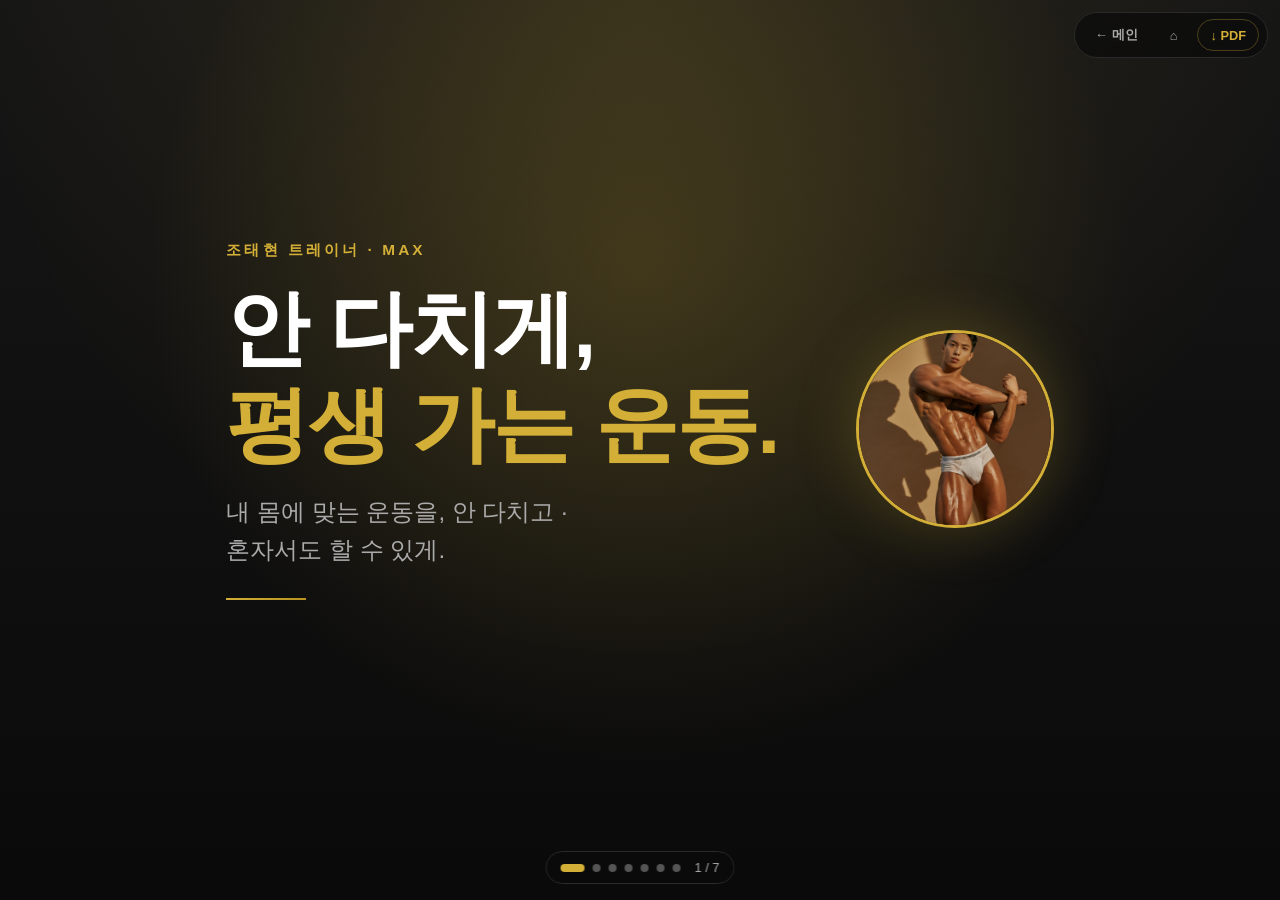
==== sales/index.html @ 5191663d "OT/체험수업용 세일즈북 페이지 추가 (sales/) 아이패드 가로/세로에서 좌우 스와이프로 넘기는 7장 슬라이드. - Slide 1 Hero ("안 다치게, 평생 가는 운동") " ====
<!DOCTYPE html>
<html lang="ko">
<head>
  <meta charset="UTF-8" />
  <meta name="viewport" content="width=device-width, initial-scale=1, viewport-fit=cover" />
  <meta name="theme-color" content="#0a0a0a" />
  <title>조태현 트레이너 — 세일즈북</title>
  <meta name="description" content="안 다치게, 평생 가는 운동 — 조태현 트레이너 OT 세일즈북" />
  <link rel="stylesheet" href="sales.css" />
</head>
<body>

  <!-- 상단 우측 유틸 (모든 슬라이드에 떠 있음) -->
  <div class="slide-utils" role="toolbar" aria-label="유틸리티">
    <a href="../index.html" class="util-link" aria-label="메인 사이트로">← 메인</a>
    <button type="button" class="util-btn" id="btnHome" aria-label="처음 슬라이드로">⌂</button>
    <button type="button" class="util-btn util-btn--accent" id="btnPdf" aria-label="PDF 다운로드">↓ PDF</button>
  </div>

  <!-- 슬라이드 덱 -->
  <main class="deck" id="deck">

    <!-- ============ Slide 1 · Hero ============ -->
    <section class="slide slide--hero" id="s1" role="region" aria-label="1번째 슬라이드 · 첫 인상">
      <div class="stage-glow" aria-hidden="true"></div>
      <div class="hero-wrap split">
        <div class="hero-text">
          <div class="eyebrow">조태현 트레이너 · MAX</div>
          <h1 class="hero-title">
            안 다치게,<br />
            <span class="accent-line">평생 가는 운동.</span>
          </h1>
          <p class="hero-sub">내 몸에 맞는 운동을, 안 다치고 · 혼자서도 할 수 있게.</p>
          <div class="hero-divider" aria-hidden="true"></div>
        </div>
        <div class="hero-portrait">
          <img src="../assets/images/profile.jpg" alt="조태현 트레이너 프로필 사진" fetchpriority="high" />
        </div>
      </div>
    </section>

    <!-- ============ Slide 2 · 누구를 위해 ============ -->
    <section class="slide slide--target" id="s2" role="region" aria-label="2번째 슬라이드 · 누구를 위해">
      <div class="slide-inner">
        <div class="eyebrow">02 / 07 · 누구를 위해</div>
        <h1 class="slide-title">혹시, 이런 분이세요?</h1>
        <p class="slide-sub">한 분 한 분 목표가 달라서, 접근도 다릅니다.</p>

        <div class="target-grid">
          <article class="target-card">
            <h2 class="target-card__title">직장인 스트레스 관리</h2>
            <p class="target-card__desc">책상 앞에서 굳어버린 몸, 풀고 갑니다.</p>
          </article>
          <article class="target-card">
            <h2 class="target-card__title">체형 · 자세 교정</h2>
            <p class="target-card__desc">거울 볼 때마다 신경 쓰이는 라운드숄더 · 거북목.</p>
          </article>
          <article class="target-card">
            <h2 class="target-card__title">다이어트</h2>
            <p class="target-card__desc">이번엔 진짜 빼고 싶은 분.</p>
          </article>
          <article class="target-card">
            <h2 class="target-card__title">중장년 건강관리</h2>
            <p class="target-card__desc">오래 건강하게 쓰고 싶은 분.</p>
          </article>
        </div>

        <p class="slide-quote">“이 중 가까운 게 있다면 — 맞춤으로 풀어드립니다.”</p>
      </div>
    </section>

    <!-- ============ Slide 3 · 진행 방식 ============ -->
    <section class="slide slide--process" id="s3" role="region" aria-label="3번째 슬라이드 · 진행 방식">
      <div class="slide-inner">
        <div class="eyebrow">03 / 07 · 진행 방식</div>
        <h1 class="slide-title">처음부터 무리하게 시키지 않습니다</h1>
        <p class="slide-sub">자세와 균형부터 잡고, 그다음 본격 운동.</p>

        <ol class="process-line">
          <li class="process-step">
            <div class="process-num">01</div>
            <h3 class="process-title">분석</h3>
            <p class="process-desc">체형 · 인바디로 출발점 확인</p>
          </li>
          <li class="process-step">
            <div class="process-num">02</div>
            <h3 class="process-title">맞춤 루틴</h3>
            <p class="process-desc">목표 · 생활 패턴에 맞춘 운동 방향</p>
          </li>
          <li class="process-step">
            <div class="process-num">03</div>
            <h3 class="process-title">자세 피드백</h3>
            <p class="process-desc">사진 · 영상으로 디테일 교정</p>
          </li>
          <li class="process-step">
            <div class="process-num">04</div>
            <h3 class="process-title">식단 + 혼자 운동</h3>
            <p class="process-desc">수업 외 시간도 혼자 이어가도록</p>
          </li>
        </ol>

        <div class="process-callout">
          <span class="callout-icon" aria-hidden="true">📸</span>
          <span>매 수업, 사진·영상 자세 피드백을 자료로 드립니다.</span>
        </div>

        <p class="slide-closing">운동이 처음이신 분을 가장 환영합니다.</p>
      </div>
    </section>

    <!-- ============ Slide 4 · 비포애프터 ============ -->
    <section class="slide slide--ba" id="s4" role="region" aria-label="4번째 슬라이드 · 결과">
      <div class="slide-inner">
        <div class="eyebrow">04 / 07 · 변화</div>
        <h1 class="slide-title">결과로 보여드립니다</h1>
        <p class="slide-sub">다이어트부터 대회까지 — 같은 트레이너, 다른 결과.</p>

        <div class="ba-stage split">
          <figure class="ba-hero">
            <img src="../assets/images/before-after/ba8.jpg" alt="−38kg 감량 (104 → 66kg) 비포애프터" loading="eager" fetchpriority="high" />
            <figcaption class="ba-tag">−38kg 감량 · 104 → 66kg</figcaption>
          </figure>

          <div class="ba-sub">
            <figure class="ba-card">
              <img src="../assets/images/before-after/ba9.jpg" alt="운동 입문에서 대회 출전까지" loading="lazy" />
              <figcaption>운동 입문 → 대회 출전</figcaption>
            </figure>
            <figure class="ba-card">
              <img src="../assets/images/before-after/ba10.jpg" alt="체지방 감량 · 근육 증가" loading="lazy" />
              <figcaption>체지방 감량 · 근육 증가</figcaption>
            </figure>
          </div>
        </div>

        <p class="slide-closing">체형도, 목표도 다 다릅니다. 그래서 결과도 다릅니다.</p>
      </div>
    </section>

    <!-- ============ Slide 5 · 후기 ============ -->
    <section class="slide slide--reviews" id="s5" role="region" aria-label="5번째 슬라이드 · 회원 후기">
      <div class="slide-inner">
        <div class="eyebrow">05 / 07 · 회원의 말</div>
        <h1 class="slide-title">직접 들어보세요</h1>
        <p class="slide-sub">32분의 회원님이 남겨주신 진짜 말.</p>

        <div class="review-stack">
          <figure class="review-card">
            <div class="quote-mark" aria-hidden="true">“</div>
            <blockquote class="quote-body">
              한 달에 정형외과에만 100만 원씩 썼는데,<br />
              맥스쌤과 운동한 지 4회 만에 병원을 안 갑니다.
            </blockquote>
            <figcaption class="quote-meta">
              <span class="meta-name">— 마시쩌욤 님</span>
              <span class="meta-tag">어깨·목 통증</span>
              <span class="meta-source">★★★★★ · 네이버 리뷰</span>
            </figcaption>
          </figure>

          <figure class="review-card">
            <div class="quote-mark" aria-hidden="true">“</div>
            <blockquote class="quote-body">
              반신반의로 시작했는데 8~9kg 감량했어요.<br />
              이제는 혼자서도 운동다운 운동을 합니다.
            </blockquote>
            <figcaption class="quote-meta">
              <span class="meta-name">— 회원님 (세 번째 연장)</span>
              <span class="meta-tag">체중 감량</span>
              <span class="meta-source">★★★★★ · 네이버 리뷰</span>
            </figcaption>
          </figure>

          <figure class="review-card">
            <div class="quote-mark" aria-hidden="true">“</div>
            <blockquote class="quote-body">
              허리 디스크 있는데 무리 가지 않도록<br />
              꼼꼼하게 잘 봐주세요.
            </blockquote>
            <figcaption class="quote-meta">
              <span class="meta-name">— 뽀로뽀로미37 님</span>
              <span class="meta-tag">허리디스크</span>
              <span class="meta-source">★★★★★ · 네이버 리뷰</span>
            </figcaption>
          </figure>
        </div>

        <p class="reviews-more">+ 네이버 리뷰 29건 더</p>
      </div>
    </section>

    <!-- ============ Slide 6 · 숫자 차별점 ============ -->
    <section class="slide slide--numbers" id="s6" role="region" aria-label="6번째 슬라이드 · 숫자로 보는 차별점">
      <div class="slide-inner">
        <div class="eyebrow">06 / 07 · 숫자로 보자면</div>
        <h1 class="slide-title">왜 다칠 일이 없냐면요</h1>
        <p class="slide-sub">분석 · 자세 · 꾸준함, 세 가지를 동시에 봅니다.</p>

        <div class="number-grid">
          <div class="number-card">
            <div class="number-value">1,000<span class="number-plus">+</span></div>
            <div class="number-label">누적 트레이닝</div>
            <p class="number-note">체형 케이스가 쌓일수록 맞춤이 정확해집니다.</p>
          </div>
          <div class="number-card">
            <div class="number-value">25</div>
            <div class="number-label">대회 수상</div>
            <p class="number-note">내추럴NPC · WNBF 등 — 선수 본인 경험이 자세 교정의 기본.</p>
          </div>
          <div class="number-card">
            <div class="number-value">12</div>
            <div class="number-label">자격 수료</div>
            <p class="number-note">상지·하지 근육학, CPR, 체형진단까지.</p>
          </div>
        </div>

        <div class="numbers-callout">
          <span class="callout-icon" aria-hidden="true">📸</span>
          <span>매 수업 자세 피드백 사진 제공 — 혼자 운동할 때도 그대로.</span>
        </div>

        <p class="slide-closing">운동 자체보다, 운동을 ‘맞게’ 하는 게 더 중요해요.</p>
      </div>
    </section>

    <!-- ============ Slide 7 · CTA ============ -->
    <section class="slide slide--cta" id="s7" role="region" aria-label="7번째 슬라이드 · 연락처">
      <div class="stage-glow" aria-hidden="true"></div>
      <div class="slide-inner">
        <div class="eyebrow">07 / 07 · 다음 단계</div>
        <h1 class="hero-title cta-title">
          오늘, 한번 같이<br />
          <span class="accent-line">해보실까요?</span>
        </h1>
        <p class="slide-sub">체험 끝나고 결정하셔도 늦지 않아요.</p>

        <div class="cta-actions">
          <a class="cta-action cta-action--kakao" href="https://open.kakao.com/o/sxw3rPld" target="_blank" rel="noopener">
            <div class="cta-action__channel">카카오톡 오픈채팅</div>
            <div class="cta-action__handle">가장 빠른 상담</div>
          </a>
          <a class="cta-action cta-action--ig" href="https://instagram.com/chotaee__" target="_blank" rel="noopener">
            <div class="cta-action__channel">인스타그램</div>
            <div class="cta-action__handle">@chotaee__</div>
          </a>
        </div>

        <p class="cta-location">위치: 올라잇짐 (2026.6~)</p>

        <button type="button" class="cta-pdf" id="btnPdf2">↓ PDF로 저장하기</button>

        <p class="cta-sign">조태현 트레이너 · MAX<br /><span class="cta-closing">바쁜 일상에 시간을 내주신 만큼, 진심으로 보답하겠습니다.</span></p>
      </div>
    </section>

  </main>

  <!-- 슬라이드 인디케이터 -->
  <nav class="slide-dots" aria-label="슬라이드 인디케이터" id="dots">
    <button type="button" class="dot active" data-i="0" aria-label="1번째 슬라이드로"></button>
    <button type="button" class="dot" data-i="1" aria-label="2번째 슬라이드로"></button>
    <button type="button" class="dot" data-i="2" aria-label="3번째 슬라이드로"></button>
    <button type="button" class="dot" data-i="3" aria-label="4번째 슬라이드로"></button>
    <button type="button" class="dot" data-i="4" aria-label="5번째 슬라이드로"></button>
    <button type="button" class="dot" data-i="5" aria-label="6번째 슬라이드로"></button>
    <button type="button" class="dot" data-i="6" aria-label="7번째 슬라이드로"></button>
    <span class="dots-count" id="dotsCount">1 / 7</span>
  </nav>

  <script src="sales.js" defer></script>
</body>
</html>
---- sales/sales.css ----
/* =========================================================
   조태현 트레이너 — OT 세일즈북 (sales/) 스타일시트
   사이트 메인 style.css와 독립 (수정/import 금지)
   ========================================================= */

:root {
  /* ===== 컬러 (사이트 컨벤션 유지) ===== */
  --slide-bg: #0a0a0a;
  --slide-bg-soft: #141414;
  --slide-bg-card: #1a1a1a;
  --slide-border: #2a2a2a;
  --slide-fg: #ffffff;
  --slide-fg-soft: #cccccc;
  --slide-fg-mute: #aaaaaa;
  --slide-fg-dim: #777777;
  --slide-fg-on-gold: #0a0a0a;

  --accent: #d4af37;
  --accent-2: #b8941f;
  --accent-glow: rgba(212, 175, 55, 0.25);
  --accent-soft: rgba(212, 175, 55, 0.08);
  --accent-border: rgba(212, 175, 55, 0.30);
  --gradient-gold: linear-gradient(135deg, #d4af37, #b8941f);
  --gradient-stage: radial-gradient(circle at 50% 0%, rgba(212, 175, 55, 0.12), transparent 60%),
                    linear-gradient(180deg, #161616 0%, #0a0a0a 100%);

  /* ===== 타이포 ===== */
  --font-family: -apple-system, BlinkMacSystemFont, "Apple SD Gothic Neo",
                 "Segoe UI", "Malgun Gothic", "Noto Sans KR", "Pretendard", sans-serif;
  --fs-hero:    clamp(40px, 6.5vw, 84px);
  --fs-h1:      clamp(28px, 4.5vw, 56px);
  --fs-h2:      clamp(20px, 3vw, 36px);
  --fs-body:    clamp(16px, 2vw, 24px);
  --fs-meta:    clamp(12px, 1.2vw, 16px);
  --fs-pill:    clamp(11px, 1vw, 14px);
  --ls-tight:   -0.02em;
  --ls-loose:   0.2em;

  /* ===== 간격 ===== */
  --slide-padding: clamp(24px, 5vw, 80px);
  --gap-lg: clamp(20px, 3vh, 40px);
  --gap-md: clamp(14px, 2vh, 24px);
  --gap-sm: 10px;

  /* ===== 모양 ===== */
  --radius-card: 18px;
  --radius-pill: 999px;
  --shadow-gold: 0 8px 32px var(--accent-glow);
  --shadow-card: 0 4px 24px rgba(0, 0, 0, 0.5);
}

/* ============ 리셋 ============ */
*, *::before, *::after { box-sizing: border-box; margin: 0; padding: 0; }

html, body {
  background: var(--slide-bg);
  color: var(--slide-fg);
  font-family: var(--font-family);
  -webkit-font-smoothing: antialiased;
  -webkit-text-size-adjust: 100%;
}

body {
  overflow: hidden;
  min-height: 100dvh;
}

button, a { font-family: inherit; }
a { color: inherit; text-decoration: none; }
img { display: block; max-width: 100%; }

/* ============ 슬라이드 덱 ============ */
.deck {
  width: 100vw;
  height: 100dvh;
  display: flex;
  flex-direction: row;
  flex-wrap: nowrap;
  overflow-x: auto;
  overflow-y: hidden;
  scroll-snap-type: x mandatory;
  scroll-behavior: smooth;
  -webkit-overflow-scrolling: touch;
  scrollbar-width: none;
}
.deck::-webkit-scrollbar { display: none; }

/* ============ 슬라이드 공통 ============ */
.slide {
  flex: 0 0 100vw;
  width: 100vw;
  height: 100dvh;
  scroll-snap-align: center;
  scroll-snap-stop: always;
  display: flex;
  flex-direction: column;
  justify-content: center;
  align-items: center;
  padding:
    max(28px, env(safe-area-inset-top))
    var(--slide-padding)
    max(70px, env(safe-area-inset-bottom))
    var(--slide-padding);
  position: relative;
  overflow: hidden;
  background: var(--slide-bg);
}

.slide-inner {
  width: 100%;
  max-width: 1100px;
  display: flex;
  flex-direction: column;
  align-items: center;
  text-align: center;
  gap: var(--gap-md);
}

/* ============ 타이포 클래스 ============ */
.eyebrow {
  font-size: var(--fs-meta);
  color: var(--accent);
  letter-spacing: var(--ls-loose);
  text-transform: uppercase;
  font-weight: 600;
  margin-bottom: var(--gap-sm);
}

.slide-title {
  font-size: var(--fs-h1);
  font-weight: 700;
  letter-spacing: var(--ls-tight);
  line-height: 1.25;
  color: var(--slide-fg);
  word-break: keep-all;
  overflow-wrap: anywhere;
}

.slide-sub {
  font-size: var(--fs-body);
  color: var(--slide-fg-mute);
  line-height: 1.5;
  word-break: keep-all;
  margin-top: -4px;
}

.slide-quote {
  font-size: var(--fs-body);
  color: var(--accent);
  font-weight: 600;
  line-height: 1.5;
  margin-top: var(--gap-md);
  word-break: keep-all;
}

.slide-closing {
  font-size: var(--fs-meta);
  color: var(--slide-fg-mute);
  margin-top: var(--gap-md);
  word-break: keep-all;
}

.accent-line { color: var(--accent); }

/* ============ Slide 1 · Hero ============ */
.slide--hero {
  background: var(--gradient-stage);
}

.stage-glow {
  position: absolute;
  inset: 0;
  background: radial-gradient(circle at 50% 30%, rgba(212, 175, 55, 0.18), transparent 55%);
  pointer-events: none;
}

.hero-wrap {
  position: relative;
  z-index: 1;
  width: 100%;
  max-width: 1200px;
  display: flex;
  align-items: center;
  justify-content: center;
  gap: var(--gap-lg);
  flex-direction: column;
}

.hero-text {
  text-align: center;
  display: flex;
  flex-direction: column;
  align-items: center;
  gap: var(--gap-sm);
}

.hero-title {
  font-size: var(--fs-hero);
  font-weight: 800;
  letter-spacing: var(--ls-tight);
  line-height: 1.15;
  color: var(--slide-fg);
  word-break: keep-all;
}

.hero-sub {
  font-size: var(--fs-body);
  color: var(--slide-fg-mute);
  line-height: 1.6;
  word-break: keep-all;
  margin-top: var(--gap-sm);
  max-width: 30ch;
}

.hero-divider {
  width: 80px;
  height: 2px;
  background: var(--gradient-gold);
  margin: var(--gap-md) auto;
}

.hero-portrait {
  width: clamp(160px, 22vh, 240px);
  height: clamp(160px, 22vh, 240px);
  border-radius: 50%;
  border: 3px solid var(--accent);
  overflow: hidden;
  box-shadow: 0 0 60px var(--accent-glow);
  background: var(--slide-bg-soft);
}
.hero-portrait img { width: 100%; height: 100%; object-fit: cover; }

@media (orientation: landscape) and (min-width: 900px) {
  .hero-wrap { flex-direction: row-reverse; gap: 8vw; }
  .hero-text { text-align: left; align-items: flex-start; }
  .hero-sub { text-align: left; }
  .hero-divider { margin: var(--gap-md) 0; }
}

/* ============ Slide 2 · Target ============ */
.target-grid {
  display: grid;
  grid-template-columns: repeat(2, minmax(0, 1fr));
  gap: var(--gap-md);
  width: 100%;
  margin-top: var(--gap-md);
}

.target-card {
  background: var(--slide-bg-card);
  border: 1px solid var(--slide-border);
  border-left: 3px solid var(--accent);
  border-radius: var(--radius-card);
  padding: clamp(16px, 2.5vw, 28px);
  text-align: left;
  display: flex;
  flex-direction: column;
  gap: 8px;
  min-height: clamp(100px, 14vh, 160px);
  justify-content: center;
}
.target-card__title {
  font-size: var(--fs-h2);
  font-weight: 700;
  color: var(--slide-fg);
  line-height: 1.25;
  word-break: keep-all;
}
.target-card__desc {
  font-size: var(--fs-meta);
  color: var(--slide-fg-mute);
  line-height: 1.5;
  word-break: keep-all;
}

@media (orientation: landscape) and (min-width: 900px) {
  .target-grid { grid-template-columns: repeat(4, minmax(0, 1fr)); }
}

/* ============ Slide 3 · Process ============ */
.process-line {
  list-style: none;
  display: grid;
  grid-template-columns: 1fr;
  gap: var(--gap-md);
  width: 100%;
  margin-top: var(--gap-md);
}

.process-step {
  background: var(--slide-bg-card);
  border: 1px solid var(--slide-border);
  border-radius: var(--radius-card);
  padding: clamp(14px, 2.5vw, 24px);
  display: flex;
  flex-direction: column;
  gap: 6px;
  text-align: left;
}
.process-num {
  font-size: var(--fs-h2);
  font-weight: 800;
  color: var(--accent);
  letter-spacing: -0.01em;
  line-height: 1;
}
.process-title {
  font-size: var(--fs-h2);
  font-weight: 700;
  color: var(--slide-fg);
  line-height: 1.25;
}
.process-desc {
  font-size: var(--fs-meta);
  color: var(--slide-fg-mute);
  line-height: 1.55;
  word-break: keep-all;
}

@media (orientation: landscape) and (min-width: 900px) {
  .process-line { grid-template-columns: repeat(4, minmax(0, 1fr)); }
}

.process-callout,
.numbers-callout {
  display: inline-flex;
  align-items: center;
  gap: 10px;
  background: var(--accent-soft);
  border: 1px solid var(--accent-border);
  color: var(--slide-fg);
  border-radius: var(--radius-pill);
  padding: 10px 18px;
  font-size: var(--fs-meta);
  font-weight: 500;
  margin-top: var(--gap-md);
  word-break: keep-all;
  line-height: 1.4;
}
.callout-icon { font-size: 1.1em; }

/* ============ Slide 4 · Before/After ============ */
.ba-stage {
  display: flex;
  flex-direction: column;
  align-items: center;
  gap: var(--gap-md);
  width: 100%;
  margin-top: var(--gap-md);
}

.ba-hero {
  width: 100%;
  max-width: min(720px, 88vw);
  max-height: 52vh;
  border: 1px solid var(--accent);
  border-radius: var(--radius-card);
  box-shadow: var(--shadow-gold), var(--shadow-card);
  overflow: hidden;
  background: var(--slide-bg);
  position: relative;
  display: flex;
  flex-direction: column;
}
.ba-hero img {
  width: 100%;
  height: auto;
  max-height: 48vh;
  object-fit: contain;
  background: var(--slide-bg);
}
.ba-tag {
  background: var(--gradient-gold);
  color: var(--slide-fg-on-gold);
  font-weight: 800;
  font-size: var(--fs-meta);
  letter-spacing: -0.01em;
  padding: 8px 16px;
  text-align: center;
}

.ba-sub {
  display: flex;
  flex-direction: row;
  gap: var(--gap-md);
  width: 100%;
  justify-content: center;
  flex-wrap: wrap;
}
.ba-card {
  flex: 0 1 220px;
  background: var(--slide-bg-card);
  border: 1px solid var(--slide-border);
  border-radius: 12px;
  overflow: hidden;
  display: flex;
  flex-direction: column;
}
.ba-card img {
  width: 100%;
  height: clamp(100px, 18vh, 160px);
  object-fit: cover;
  background: var(--slide-bg);
}
.ba-card figcaption {
  font-size: var(--fs-pill);
  color: var(--slide-fg-mute);
  text-align: center;
  padding: 8px 10px;
  word-break: keep-all;
}

@media (orientation: landscape) and (min-width: 900px) {
  .ba-stage { flex-direction: row; align-items: stretch; }
  .ba-hero { flex: 0 0 60%; max-width: 60%; max-height: 56vh; }
  .ba-hero img { max-height: 50vh; }
  .ba-sub { flex: 1; flex-direction: column; }
  .ba-card { flex: 1 1 auto; }
  .ba-card img { height: 100%; max-height: 24vh; }
}

/* ============ Slide 5 · Reviews ============ */
.review-stack {
  display: flex;
  flex-direction: column;
  gap: var(--gap-md);
  width: 100%;
  margin-top: var(--gap-md);
}

.review-card {
  background: var(--slide-bg-card);
  border: 1px solid var(--slide-border);
  border-radius: var(--radius-card);
  padding: clamp(16px, 2.5vw, 28px);
  display: flex;
  flex-direction: column;
  gap: 10px;
  text-align: left;
  position: relative;
}

.quote-mark {
  font-family: Georgia, "Times New Roman", serif;
  font-size: clamp(44px, 6vw, 72px);
  color: var(--accent);
  line-height: 0.6;
  font-weight: 700;
}

.quote-body {
  font-size: var(--fs-body);
  font-weight: 500;
  color: var(--slide-fg);
  line-height: 1.55;
  word-break: keep-all;
}

.quote-meta {
  display: flex;
  flex-wrap: wrap;
  gap: 10px 14px;
  align-items: center;
  font-size: var(--fs-meta);
  color: var(--slide-fg-mute);
  margin-top: 6px;
}
.meta-name { color: var(--slide-fg); font-weight: 600; }
.meta-tag {
  background: var(--accent-soft);
  color: var(--accent);
  border: 1px solid var(--accent-border);
  border-radius: var(--radius-pill);
  padding: 3px 10px;
  font-size: var(--fs-pill);
  font-weight: 600;
}
.meta-source { color: var(--slide-fg-dim); font-size: var(--fs-pill); }

.reviews-more {
  font-size: var(--fs-meta);
  color: var(--slide-fg-dim);
  margin-top: var(--gap-md);
}

@media (orientation: landscape) and (min-width: 900px) {
  .review-stack { display: grid; grid-template-columns: repeat(3, minmax(0, 1fr)); gap: var(--gap-md); }
}

/* ============ Slide 6 · Numbers ============ */
.number-grid {
  display: grid;
  grid-template-columns: repeat(3, minmax(0, 1fr));
  gap: var(--gap-md);
  width: 100%;
  margin-top: var(--gap-md);
}

.number-card {
  background: var(--slide-bg-card);
  border: 1px solid var(--slide-border);
  border-radius: var(--radius-card);
  padding: clamp(14px, 2.5vw, 24px);
  display: flex;
  flex-direction: column;
  align-items: center;
  text-align: center;
  gap: 6px;
}
.number-value {
  font-size: clamp(38px, 6vw, 72px);
  font-weight: 800;
  color: var(--accent);
  letter-spacing: -0.02em;
  line-height: 1;
}
.number-plus { font-size: 0.6em; font-weight: 800; vertical-align: 0.15em; }
.number-label {
  font-size: var(--fs-meta);
  color: var(--slide-fg);
  font-weight: 600;
}
.number-note {
  font-size: var(--fs-pill);
  color: var(--slide-fg-mute);
  line-height: 1.5;
  word-break: keep-all;
  margin-top: 4px;
}

@media (max-width: 540px) {
  .number-grid { grid-template-columns: 1fr; }
  .number-value { font-size: clamp(36px, 14vw, 52px); }
}

/* ============ Slide 7 · CTA ============ */
.slide--cta { background: var(--gradient-stage); }

.cta-title { margin-top: var(--gap-sm); }

.cta-actions {
  display: grid;
  grid-template-columns: 1fr;
  gap: var(--gap-md);
  width: 100%;
  margin-top: var(--gap-md);
}

.cta-action {
  background: var(--slide-bg-card);
  border: 1px solid var(--slide-border);
  border-radius: var(--radius-card);
  padding: clamp(18px, 3vw, 28px);
  display: flex;
  flex-direction: column;
  gap: 6px;
  text-align: center;
  position: relative;
  transition: border-color 0.2s ease;
}
.cta-action:hover { border-color: var(--accent-border); }

.cta-action__channel {
  font-size: var(--fs-h2);
  font-weight: 700;
  color: var(--slide-fg);
}
.cta-action__handle {
  font-size: var(--fs-meta);
  color: var(--accent);
  font-weight: 500;
}

.cta-action--kakao { border-color: rgba(255, 235, 0, 0.35); }
.cta-action--kakao .cta-action__handle { color: #ffe066; }
.cta-action--ig { border-color: rgba(228, 64, 95, 0.35); }
.cta-action--ig .cta-action__handle { color: #ff6b8b; }

.cta-location {
  font-size: var(--fs-meta);
  color: var(--slide-fg-mute);
  margin-top: var(--gap-md);
}

.cta-pdf {
  background: transparent;
  border: 1px solid var(--accent-border);
  color: var(--accent);
  border-radius: var(--radius-pill);
  padding: 10px 22px;
  font-size: var(--fs-meta);
  font-weight: 600;
  cursor: pointer;
  margin-top: var(--gap-md);
  transition: background 0.2s ease, color 0.2s ease;
}
.cta-pdf:hover { background: var(--accent); color: var(--slide-fg-on-gold); }

.cta-sign {
  font-size: var(--fs-meta);
  color: var(--slide-fg-mute);
  margin-top: var(--gap-md);
  line-height: 1.6;
}
.cta-closing { color: var(--slide-fg-dim); font-size: var(--fs-pill); }

@media (orientation: landscape) and (min-width: 900px) {
  .cta-actions { grid-template-columns: 1fr 1fr; }
}

/* ============ 인디케이터 ============ */
.slide-dots {
  position: fixed;
  bottom: max(16px, env(safe-area-inset-bottom));
  left: 50%;
  transform: translateX(-50%);
  display: flex;
  align-items: center;
  gap: 8px;
  z-index: 30;
  background: rgba(10, 10, 10, 0.6);
  backdrop-filter: blur(8px);
  -webkit-backdrop-filter: blur(8px);
  padding: 8px 14px;
  border-radius: var(--radius-pill);
  border: 1px solid var(--slide-border);
}
.dot {
  width: 8px;
  height: 8px;
  border-radius: 50%;
  background: #555;
  border: none;
  padding: 0;
  cursor: pointer;
  transition: width 0.25s ease, background 0.25s ease;
}
.dot.active { width: 24px; border-radius: 999px; background: var(--accent); }
.dots-count {
  margin-left: 6px;
  font-size: var(--fs-pill);
  color: var(--slide-fg-mute);
  font-variant-numeric: tabular-nums;
}

/* ============ 상단 우측 유틸 ============ */
.slide-utils {
  position: fixed;
  top: max(12px, env(safe-area-inset-top));
  right: max(12px, env(safe-area-inset-right));
  z-index: 40;
  display: flex;
  align-items: center;
  gap: 8px;
  background: rgba(10, 10, 10, 0.7);
  backdrop-filter: blur(8px);
  -webkit-backdrop-filter: blur(8px);
  border: 1px solid var(--slide-border);
  border-radius: var(--radius-pill);
  padding: 6px 8px;
}
.util-link,
.util-btn {
  display: inline-flex;
  align-items: center;
  justify-content: center;
  height: 32px;
  padding: 0 12px;
  border-radius: var(--radius-pill);
  font-size: var(--fs-pill);
  font-weight: 600;
  color: var(--slide-fg-mute);
  background: transparent;
  border: none;
  cursor: pointer;
  white-space: nowrap;
}
.util-link:hover, .util-btn:hover { color: var(--slide-fg); }
.util-btn--accent { color: var(--accent); border: 1px solid var(--accent-border); }
.util-btn--accent:hover { background: var(--accent); color: var(--slide-fg-on-gold); }

/* ============ Split 보조 클래스 ============ */
.split { display: flex; flex-direction: column; }
@media (orientation: landscape) and (min-width: 900px) {
  .split { flex-direction: row; gap: 6vw; }
}

/* ============ 작은 화면 (모바일/세로 아이폰) ============ */
@media (max-width: 480px) {
  .target-grid { grid-template-columns: 1fr; }
  .slide-title { font-size: clamp(22px, 7vw, 32px); }
  .hero-title { font-size: clamp(32px, 11vw, 52px); }
  .hero-portrait { width: 140px; height: 140px; }
  .ba-hero { max-height: 36vh; }
  .ba-hero img { max-height: 32vh; }
}

/* ============ 인쇄 (PDF) ============ */
@media print {
  @page { size: A4 landscape; margin: 0; }
  html, body {
    background: var(--slide-bg) !important;
    overflow: visible !important;
    height: auto !important;
  }
  body { min-height: auto !important; }
  .slide-dots, .slide-utils, .cta-pdf { display: none !important; }

  .deck {
    display: block !important;
    width: 100% !important;
    height: auto !important;
    overflow: visible !important;
    scroll-snap-type: none !important;
  }
  .slide {
    width: 100vw !important;
    height: 100vh !important;
    flex: 0 0 auto !important;
    page-break-after: always;
    break-after: page;
    scroll-snap-align: none !important;
    -webkit-print-color-adjust: exact;
    print-color-adjust: exact;
  }
  .slide:last-child { page-break-after: auto; break-after: auto; }

  .slide-title, .hero-title { letter-spacing: -0.015em; }

  /* 외부 링크 URL이 인쇄에 자동으로 붙는 것 방지 */
  a[href]:after { content: none !important; }
}
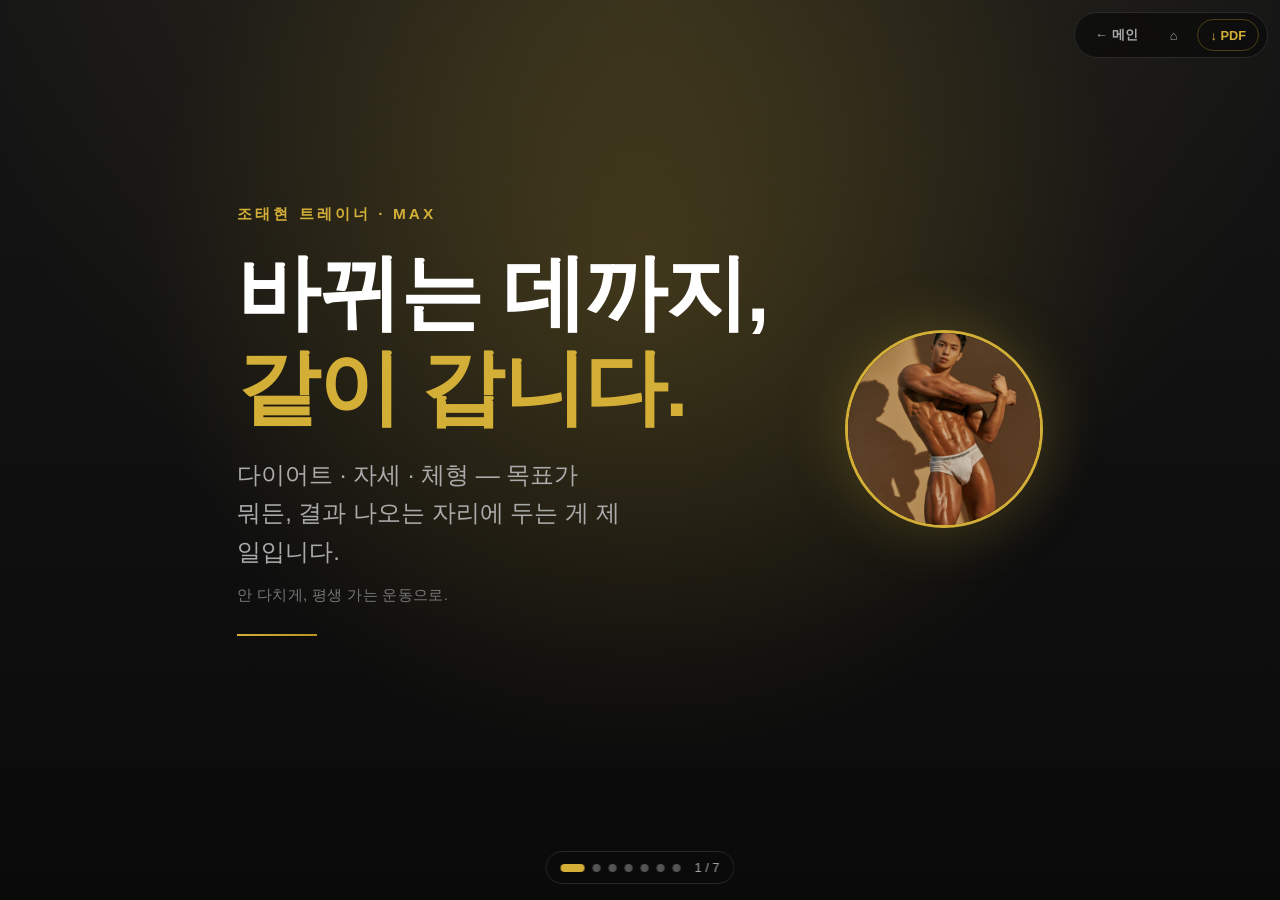
==== commit 46dd6f97: "세일즈북 v2 — 변화 약속·PT 가치·전문성 중심으로 재구성 피드백 반영: "안 다치게"에만 포커스가 쏠렸던 1라운드를 회원 실제 심리 (변화 욕구·자기 의심·PT 가치 의문·전" ====
--- a/sales/index.html
+++ b/sales/index.html
@@ -27,10 +27,11 @@
         <div class="hero-text">
           <div class="eyebrow">조태현 트레이너 · MAX</div>
           <h1 class="hero-title">
-            안 다치게,<br />
-            <span class="accent-line">평생 가는 운동.</span>
+            바뀌는 데까지,<br />
+            <span class="accent-line">같이 갑니다.</span>
           </h1>
-          <p class="hero-sub">내 몸에 맞는 운동을, 안 다치고 · 혼자서도 할 수 있게.</p>
+          <p class="hero-sub">다이어트 · 자세 · 체형 — 목표가 뭐든, 결과 나오는 자리에 두는 게 제 일입니다.</p>
+          <p class="hero-aside">안 다치게, 평생 가는 운동으로.</p>
           <div class="hero-divider" aria-hidden="true"></div>
         </div>
         <div class="hero-portrait">
@@ -42,184 +43,212 @@
     <!-- ============ Slide 2 · 누구를 위해 ============ -->
     <section class="slide slide--target" id="s2" role="region" aria-label="2번째 슬라이드 · 누구를 위해">
       <div class="slide-inner">
-        <div class="eyebrow">02 / 07 · 누구를 위해</div>
-        <h1 class="slide-title">혹시, 이런 분이세요?</h1>
-        <p class="slide-sub">한 분 한 분 목표가 달라서, 접근도 다릅니다.</p>
+        <div class="eyebrow">02 / 07 · 공감</div>
+        <h1 class="slide-title">혹시, 이런 고민이세요?</h1>
+        <p class="slide-sub">OT 자리에서 제일 자주 듣는 네 가지예요.</p>
 
         <div class="target-grid">
           <article class="target-card">
-            <h2 class="target-card__title">직장인 스트레스 관리</h2>
-            <p class="target-card__desc">책상 앞에서 굳어버린 몸, 풀고 갑니다.</p>
+            <h2 class="target-card__title">다이어트</h2>
+            <p class="target-card__desc">“이번엔 진짜 빼야 하는데, 또 요요 오면 어쩌지.”</p>
           </article>
           <article class="target-card">
             <h2 class="target-card__title">체형 · 자세 교정</h2>
-            <p class="target-card__desc">거울 볼 때마다 신경 쓰이는 라운드숄더 · 거북목.</p>
+            <p class="target-card__desc">“거울 볼 때마다 신경 쓰이는데, 이게 고쳐지긴 할까.”</p>
           </article>
           <article class="target-card">
-            <h2 class="target-card__title">다이어트</h2>
-            <p class="target-card__desc">이번엔 진짜 빼고 싶은 분.</p>
+            <h2 class="target-card__title">직장인 스트레스 관리</h2>
+            <p class="target-card__desc">“하루 종일 앉아만 있어서 몸이 굳었어요.”</p>
           </article>
           <article class="target-card">
             <h2 class="target-card__title">중장년 건강관리</h2>
-            <p class="target-card__desc">오래 건강하게 쓰고 싶은 분.</p>
-          </article>
-        </div>
-
-        <p class="slide-quote">“이 중 가까운 게 있다면 — 맞춤으로 풀어드립니다.”</p>
-      </div>
-    </section>
-
-    <!-- ============ Slide 3 · 진행 방식 ============ -->
-    <section class="slide slide--process" id="s3" role="region" aria-label="3번째 슬라이드 · 진행 방식">
-      <div class="slide-inner">
-        <div class="eyebrow">03 / 07 · 진행 방식</div>
-        <h1 class="slide-title">처음부터 무리하게 시키지 않습니다</h1>
-        <p class="slide-sub">자세와 균형부터 잡고, 그다음 본격 운동.</p>
+            <p class="target-card__desc">“운동은 해야 하는데, 다칠까 봐 무서워요.”</p>
+          </article>
+        </div>
+
+        <p class="slide-quote">“다 다른 출발점이지만, 풀어드리는 방식은 정해져 있습니다.”</p>
+      </div>
+    </section>
+
+    <!-- ============ Slide 3 · PT 가치 (혼자 vs PT 비교) ============ -->
+    <section class="slide slide--versus" id="s3" role="region" aria-label="3번째 슬라이드 · 혼자 해보다 vs 처음에 정확히">
+      <div class="slide-inner">
+        <div class="eyebrow">03 / 07 · PT 가치</div>
+        <h1 class="slide-title">혼자 해보면 되는 거 아니에요?</h1>
+        <p class="slide-sub">솔직히, 가장 많이 듣는 질문이에요. 답부터 드릴게요.</p>
+
+        <div class="compare-grid">
+          <article class="compare-col compare-col--alone">
+            <div class="compare-col__head">
+              <span class="compare-col__label">혼자 시작하면</span>
+            </div>
+            <ul class="compare-list">
+              <li>뭘 해야 할지, 자세가 맞는지 모른 채로 시작</li>
+              <li>1년권 끊고 일주일도 안 나오고 그만두는 분이 많음</li>
+              <li>4~5년을 헤매도 변화가 더딘 이유</li>
+            </ul>
+          </article>
+
+          <div class="compare-arrow" aria-hidden="true">→</div>
+
+          <article class="compare-col compare-col--pt">
+            <div class="compare-col__head">
+              <span class="compare-col__label">처음에 정확히 배우면</span>
+            </div>
+            <ul class="compare-list">
+              <li>내 체형 · 생활 패턴에 맞는 루틴부터 잡고 시작</li>
+              <li>자세를 사진 · 영상으로 교정 — 같은 동작이어도 효과가 다름</li>
+              <li>수업이 끝난 뒤에도 <strong>혼자서도 제대로</strong> 이어갈 수 있음</li>
+            </ul>
+          </article>
+        </div>
+
+        <p class="slide-closing">PT는 평생 받는 게 아니라, <span class="accent-line">혼자 할 수 있게 만들어드리는 시간</span>이에요.</p>
+      </div>
+    </section>
+
+    <!-- ============ Slide 4 · 진행 방식 (전문 시스템) ============ -->
+    <section class="slide slide--process" id="s4" role="region" aria-label="4번째 슬라이드 · 진행 방식">
+      <div class="slide-inner">
+        <div class="eyebrow">04 / 07 · 진행 방식</div>
+        <h1 class="slide-title">내 몸에 맞춰 짜는 시스템</h1>
+        <p class="slide-sub">분석 → 맞춤 루틴 → 자세 교정 → 혼자서도 이어가기.</p>
 
         <ol class="process-line">
           <li class="process-step">
             <div class="process-num">01</div>
             <h3 class="process-title">분석</h3>
             <p class="process-desc">체형 · 인바디로 출발점 확인</p>
+            <p class="process-note">체형진단 · 근육학 기반</p>
           </li>
           <li class="process-step">
             <div class="process-num">02</div>
             <h3 class="process-title">맞춤 루틴</h3>
             <p class="process-desc">목표 · 생활 패턴에 맞춘 운동 방향</p>
+            <p class="process-note">한 분 한 분 다르게 설계</p>
           </li>
           <li class="process-step">
             <div class="process-num">03</div>
-            <h3 class="process-title">자세 피드백</h3>
-            <p class="process-desc">사진 · 영상으로 디테일 교정</p>
+            <h3 class="process-title">자세 교정</h3>
+            <p class="process-desc">사진 · 영상으로 디테일 피드백</p>
+            <p class="process-note">매 수업 자료 제공</p>
           </li>
           <li class="process-step">
             <div class="process-num">04</div>
             <h3 class="process-title">식단 + 혼자 운동</h3>
-            <p class="process-desc">수업 외 시간도 혼자 이어가도록</p>
+            <p class="process-desc">수업 외 시간도 그대로 이어가도록</p>
+            <p class="process-note">스스로 운동 이어가기</p>
           </li>
         </ol>
 
         <div class="process-callout">
           <span class="callout-icon" aria-hidden="true">📸</span>
-          <span>매 수업, 사진·영상 자세 피드백을 자료로 드립니다.</span>
-        </div>
-
-        <p class="slide-closing">운동이 처음이신 분을 가장 환영합니다.</p>
-      </div>
-    </section>
-
-    <!-- ============ Slide 4 · 비포애프터 ============ -->
-    <section class="slide slide--ba" id="s4" role="region" aria-label="4번째 슬라이드 · 결과">
-      <div class="slide-inner">
-        <div class="eyebrow">04 / 07 · 변화</div>
+          <span>매 수업, 자세 사진 · 영상으로 그날 배운 걸 그대로 가져가세요.</span>
+        </div>
+
+        <p class="slide-closing">이게 다 운동이 처음이신 분 기준으로 짜여 있어요.</p>
+      </div>
+    </section>
+
+    <!-- ============ Slide 5 · 결과 (비포애프터 + 후기 통합) ============ -->
+    <section class="slide slide--result" id="s5" role="region" aria-label="5번째 슬라이드 · 결과">
+      <div class="slide-inner">
+        <div class="eyebrow">05 / 07 · 결과</div>
         <h1 class="slide-title">결과로 보여드립니다</h1>
-        <p class="slide-sub">다이어트부터 대회까지 — 같은 트레이너, 다른 결과.</p>
-
-        <div class="ba-stage split">
-          <figure class="ba-hero">
-            <img src="../assets/images/before-after/ba8.jpg" alt="−38kg 감량 (104 → 66kg) 비포애프터" loading="eager" fetchpriority="high" />
-            <figcaption class="ba-tag">−38kg 감량 · 104 → 66kg</figcaption>
-          </figure>
-
-          <div class="ba-sub">
-            <figure class="ba-card">
-              <img src="../assets/images/before-after/ba9.jpg" alt="운동 입문에서 대회 출전까지" loading="lazy" />
-              <figcaption>운동 입문 → 대회 출전</figcaption>
+        <p class="slide-sub">체형도, 목표도 달랐지만 — 같은 시스템에서 나온 결과.</p>
+
+        <div class="result-stage split">
+          <!-- 좌측: 비포애프터 -->
+          <div class="result-ba">
+            <figure class="ba-hero">
+              <img src="../assets/images/before-after/ba8.jpg" alt="−38kg 감량 (104 → 66kg) 비포애프터" loading="eager" fetchpriority="high" />
+              <figcaption class="ba-tag">−38kg 감량 · 104 → 66kg</figcaption>
             </figure>
-            <figure class="ba-card">
-              <img src="../assets/images/before-after/ba10.jpg" alt="체지방 감량 · 근육 증가" loading="lazy" />
-              <figcaption>체지방 감량 · 근육 증가</figcaption>
+            <div class="ba-sub ba-sub--row">
+              <figure class="ba-card">
+                <img src="../assets/images/before-after/ba9.jpg" alt="운동 입문에서 대회 출전까지" loading="lazy" />
+                <figcaption>운동 입문 → 대회 출전</figcaption>
+              </figure>
+              <figure class="ba-card">
+                <img src="../assets/images/before-after/ba10.jpg" alt="체지방 감량 · 근육 증가" loading="lazy" />
+                <figcaption>체지방 감량 · 근육 증가</figcaption>
+              </figure>
+            </div>
+          </div>
+
+          <!-- 우측: 후기 -->
+          <div class="result-reviews">
+            <figure class="review-card review-card--compact">
+              <div class="quote-mark" aria-hidden="true">“</div>
+              <blockquote class="quote-body">
+                반신반의로 시작했는데 8~9kg 감량했어요.<br />
+                이제는 혼자서도 운동다운 운동을 합니다.
+              </blockquote>
+              <figcaption class="quote-meta">
+                <span class="meta-name">— 회원님 (세 번째 연장)</span>
+                <span class="meta-tag">체중 감량</span>
+                <span class="meta-source">★★★★★ · 네이버 리뷰</span>
+              </figcaption>
             </figure>
-          </div>
-        </div>
-
-        <p class="slide-closing">체형도, 목표도 다 다릅니다. 그래서 결과도 다릅니다.</p>
-      </div>
-    </section>
-
-    <!-- ============ Slide 5 · 후기 ============ -->
-    <section class="slide slide--reviews" id="s5" role="region" aria-label="5번째 슬라이드 · 회원 후기">
-      <div class="slide-inner">
-        <div class="eyebrow">05 / 07 · 회원의 말</div>
-        <h1 class="slide-title">직접 들어보세요</h1>
-        <p class="slide-sub">32분의 회원님이 남겨주신 진짜 말.</p>
-
-        <div class="review-stack">
-          <figure class="review-card">
-            <div class="quote-mark" aria-hidden="true">“</div>
-            <blockquote class="quote-body">
-              한 달에 정형외과에만 100만 원씩 썼는데,<br />
-              맥스쌤과 운동한 지 4회 만에 병원을 안 갑니다.
-            </blockquote>
-            <figcaption class="quote-meta">
-              <span class="meta-name">— 마시쩌욤 님</span>
-              <span class="meta-tag">어깨·목 통증</span>
-              <span class="meta-source">★★★★★ · 네이버 리뷰</span>
-            </figcaption>
-          </figure>
-
-          <figure class="review-card">
-            <div class="quote-mark" aria-hidden="true">“</div>
-            <blockquote class="quote-body">
-              반신반의로 시작했는데 8~9kg 감량했어요.<br />
-              이제는 혼자서도 운동다운 운동을 합니다.
-            </blockquote>
-            <figcaption class="quote-meta">
-              <span class="meta-name">— 회원님 (세 번째 연장)</span>
-              <span class="meta-tag">체중 감량</span>
-              <span class="meta-source">★★★★★ · 네이버 리뷰</span>
-            </figcaption>
-          </figure>
-
-          <figure class="review-card">
-            <div class="quote-mark" aria-hidden="true">“</div>
-            <blockquote class="quote-body">
-              허리 디스크 있는데 무리 가지 않도록<br />
-              꼼꼼하게 잘 봐주세요.
-            </blockquote>
-            <figcaption class="quote-meta">
-              <span class="meta-name">— 뽀로뽀로미37 님</span>
-              <span class="meta-tag">허리디스크</span>
-              <span class="meta-source">★★★★★ · 네이버 리뷰</span>
-            </figcaption>
-          </figure>
-        </div>
-
-        <p class="reviews-more">+ 네이버 리뷰 29건 더</p>
+
+            <figure class="review-card review-card--compact">
+              <div class="quote-mark" aria-hidden="true">“</div>
+              <blockquote class="quote-body">
+                단순히 머신 시키거나 숫자만 세주는 게 아니라,<br />
+                제 체형과 가동범위에 맞게 설명해 주셔서<br />
+                수업 받길 잘했다고 생각합니다.
+              </blockquote>
+              <figcaption class="quote-meta">
+                <span class="meta-name">— Kimdonghhyun 님</span>
+                <span class="meta-tag">체형 · 가동범위</span>
+                <span class="meta-source">★★★★★ · 네이버 리뷰</span>
+              </figcaption>
+            </figure>
+
+            <p class="reviews-more">+ 비포애프터 14건 · 네이버 리뷰 32건 더</p>
+          </div>
+        </div>
+
+        <p class="slide-closing">출발점이 달랐는데 결과가 나온 이유 — 다음 장에서 보여드릴게요.</p>
       </div>
     </section>
 
     <!-- ============ Slide 6 · 숫자 차별점 ============ -->
     <section class="slide slide--numbers" id="s6" role="region" aria-label="6번째 슬라이드 · 숫자로 보는 차별점">
       <div class="slide-inner">
-        <div class="eyebrow">06 / 07 · 숫자로 보자면</div>
-        <h1 class="slide-title">왜 다칠 일이 없냐면요</h1>
-        <p class="slide-sub">분석 · 자세 · 꾸준함, 세 가지를 동시에 봅니다.</p>
+        <div class="eyebrow">06 / 07 · 전문성</div>
+        <h1 class="slide-title">왜 이렇게 결과가 나오느냐면요</h1>
+        <p class="slide-sub">감으로 가르치지 않습니다. 근거가 있어요.</p>
 
         <div class="number-grid">
           <div class="number-card">
             <div class="number-value">1,000<span class="number-plus">+</span></div>
-            <div class="number-label">누적 트레이닝</div>
+            <div class="number-label">9년 누적 트레이닝</div>
             <p class="number-note">체형 케이스가 쌓일수록 맞춤이 정확해집니다.</p>
           </div>
           <div class="number-card">
             <div class="number-value">25</div>
             <div class="number-label">대회 수상</div>
-            <p class="number-note">내추럴NPC · WNBF 등 — 선수 본인 경험이 자세 교정의 기본.</p>
+            <p class="number-note">내추럴NPC · WNBF · NPCA 등 — 선수 경험이 자세 교정의 기본.</p>
           </div>
           <div class="number-card">
             <div class="number-value">12</div>
             <div class="number-label">자격 수료</div>
-            <p class="number-note">상지·하지 근육학, CPR, 체형진단까지.</p>
-          </div>
-        </div>
-
-        <div class="numbers-callout">
-          <span class="callout-icon" aria-hidden="true">📸</span>
-          <span>매 수업 자세 피드백 사진 제공 — 혼자 운동할 때도 그대로.</span>
-        </div>
-
-        <p class="slide-closing">운동 자체보다, 운동을 ‘맞게’ 하는 게 더 중요해요.</p>
+            <p class="number-note">근육학 · 체형진단 · RPT · CPR 외.</p>
+          </div>
+        </div>
+
+        <div class="cert-box">
+          <div class="cert-box__label">주요 수료 자격</div>
+          <ul class="cert-list">
+            <li>박시현 근육학 <strong>체형진단 및 운동처방</strong> (상지 / 하지) 수료</li>
+            <li>박시현 근육학 <strong>상지 재활트레이닝 (RPT) 2급</strong> — 거북목 · 라운드숄더 · 테니스/골프엘보</li>
+            <li>박시현 근육학 <strong>하지 재활트레이닝 (RPT) 2급</strong> — 발목인대 · 무릎 · 허리디스크</li>
+            <li>대한근육학협회 재활퍼스널트레이너 2급 · CPR 심폐소생술 수료 외 <span class="cert-more">8개</span></li>
+          </ul>
+        </div>
+
+        <p class="slide-closing">근거가 있으니까, 회원님 케이스에서도 같은 결과가 나옵니다.</p>
       </div>
     </section>
 
@@ -229,10 +258,10 @@
       <div class="slide-inner">
         <div class="eyebrow">07 / 07 · 다음 단계</div>
         <h1 class="hero-title cta-title">
-          오늘, 한번 같이<br />
-          <span class="accent-line">해보실까요?</span>
+          걱정 가지고<br />
+          <span class="accent-line">오셔도 됩니다.</span>
         </h1>
-        <p class="slide-sub">체험 끝나고 결정하셔도 늦지 않아요.</p>
+        <p class="slide-sub">체험 한 번 같이 해보고, 그다음에 결정하셔도 늦지 않아요.</p>
 
         <div class="cta-actions">
           <a class="cta-action cta-action--kakao" href="https://open.kakao.com/o/sxw3rPld" target="_blank" rel="noopener">
--- a/sales/sales.css
+++ b/sales/sales.css
@@ -730,3 +730,296 @@
   /* 외부 링크 URL이 인쇄에 자동으로 붙는 것 방지 */
   a[href]:after { content: none !important; }
 }
+
+/* ===== v2 패치 ===== */
+
+/* --- Slide 1: Hero 보조 라인 --- */
+.hero-aside {
+  font-size: var(--fs-meta);
+  color: var(--slide-fg-dim);
+  margin-top: 4px;
+  letter-spacing: 0.02em;
+  word-break: keep-all;
+}
+
+/* --- Slide 3: 혼자 vs PT 비교 --- */
+.slide--versus { background: var(--gradient-stage); }
+
+.compare-grid {
+  display: grid;
+  grid-template-columns: 1fr;
+  gap: var(--gap-md);
+  width: 100%;
+  margin-top: var(--gap-md);
+  align-items: stretch;
+}
+
+.compare-col {
+  background: var(--slide-bg-card);
+  border: 1px solid var(--slide-border);
+  border-radius: var(--radius-card);
+  padding: clamp(16px, 2.8vw, 28px);
+  display: flex;
+  flex-direction: column;
+  gap: 10px;
+  text-align: left;
+  position: relative;
+}
+
+.compare-col--alone {
+  background: #121212;
+  border-color: #2a2a2a;
+  opacity: 0.92;
+}
+.compare-col--alone .compare-col__label {
+  color: var(--slide-fg-mute);
+}
+.compare-col--alone .compare-list li {
+  color: var(--slide-fg-mute);
+}
+
+.compare-col--pt {
+  background: var(--slide-bg-card);
+  border-color: var(--accent-border);
+  border-left: 3px solid var(--accent);
+  box-shadow: 0 4px 24px rgba(212, 175, 55, 0.08);
+}
+.compare-col--pt .compare-col__label {
+  color: var(--accent);
+}
+
+.compare-col__head {
+  display: flex;
+  align-items: center;
+  gap: 10px;
+  padding-bottom: 8px;
+  border-bottom: 1px solid var(--slide-border);
+}
+.compare-col__label {
+  font-size: var(--fs-h2);
+  font-weight: 800;
+  letter-spacing: -0.01em;
+  line-height: 1.2;
+  word-break: keep-all;
+}
+
+.compare-list {
+  list-style: none;
+  display: flex;
+  flex-direction: column;
+  gap: 8px;
+  padding: 0;
+  margin: 0;
+}
+.compare-list li {
+  font-size: var(--fs-meta);
+  line-height: 1.55;
+  color: var(--slide-fg-soft);
+  word-break: keep-all;
+  padding-left: 16px;
+  position: relative;
+}
+.compare-list li::before {
+  content: "·";
+  position: absolute;
+  left: 4px;
+  top: -2px;
+  color: var(--accent);
+  font-weight: 800;
+  font-size: 1.4em;
+  line-height: 1;
+}
+.compare-col--alone .compare-list li::before {
+  color: var(--slide-fg-dim);
+}
+.compare-list strong {
+  color: var(--accent);
+  font-weight: 700;
+}
+
+.compare-arrow {
+  font-size: clamp(28px, 4vw, 44px);
+  color: var(--accent);
+  font-weight: 300;
+  text-align: center;
+  line-height: 1;
+  transform: rotate(90deg);
+  align-self: center;
+}
+
+@media (orientation: landscape) and (min-width: 900px) {
+  .compare-grid {
+    grid-template-columns: 1fr auto 1fr;
+    gap: clamp(16px, 2vw, 28px);
+  }
+  .compare-arrow {
+    transform: rotate(0deg);
+  }
+}
+
+/* --- Slide 4: process-note (자격증 근거 라인) --- */
+.process-note {
+  font-size: var(--fs-pill);
+  color: var(--slide-fg-dim);
+  line-height: 1.4;
+  word-break: keep-all;
+  margin-top: 4px;
+  letter-spacing: 0.01em;
+  font-style: italic;
+}
+
+/* --- Slide 5: 결과 통합 (BA + 후기 split) --- */
+.result-stage {
+  display: flex;
+  flex-direction: column;
+  gap: var(--gap-md);
+  width: 100%;
+  margin-top: var(--gap-md);
+  align-items: stretch;
+}
+
+.result-ba {
+  display: flex;
+  flex-direction: column;
+  gap: var(--gap-md);
+  width: 100%;
+}
+
+.result-reviews {
+  display: flex;
+  flex-direction: column;
+  gap: var(--gap-md);
+  width: 100%;
+}
+
+.ba-sub--row {
+  flex-direction: row;
+  flex-wrap: nowrap;
+}
+
+.review-card--compact {
+  padding: clamp(12px, 2vw, 20px);
+  gap: 6px;
+}
+.review-card--compact .quote-mark {
+  font-size: clamp(32px, 4vw, 48px);
+}
+.review-card--compact .quote-body {
+  font-size: clamp(14px, 1.6vw, 18px);
+  line-height: 1.5;
+}
+.review-card--compact .quote-meta {
+  gap: 6px 10px;
+  margin-top: 4px;
+}
+
+@media (orientation: landscape) and (min-width: 900px) {
+  .result-stage {
+    flex-direction: row;
+    gap: clamp(20px, 3vw, 40px);
+  }
+  .result-ba {
+    flex: 0 0 58%;
+    max-width: 58%;
+  }
+  .result-reviews {
+    flex: 1;
+    max-width: 42%;
+  }
+  .result-ba .ba-hero {
+    max-height: 38vh;
+  }
+  .result-ba .ba-hero img {
+    max-height: 34vh;
+  }
+  .result-ba .ba-sub--row {
+    flex-direction: row;
+  }
+  .result-ba .ba-card {
+    flex: 1 1 0;
+  }
+  .result-ba .ba-card img {
+    height: clamp(90px, 14vh, 130px);
+  }
+}
+
+/* --- Slide 6: 자격증 박스 --- */
+.cert-box {
+  background: var(--slide-bg-card);
+  border: 1px solid var(--accent-border);
+  border-left: 3px solid var(--accent);
+  border-radius: var(--radius-card);
+  padding: clamp(14px, 2.5vw, 22px);
+  margin-top: var(--gap-md);
+  width: 100%;
+  text-align: left;
+  display: flex;
+  flex-direction: column;
+  gap: 10px;
+}
+
+.cert-box__label {
+  font-size: var(--fs-pill);
+  color: var(--accent);
+  font-weight: 700;
+  letter-spacing: var(--ls-loose);
+  text-transform: uppercase;
+}
+
+.cert-list {
+  list-style: none;
+  display: flex;
+  flex-direction: column;
+  gap: 6px;
+  padding: 0;
+  margin: 0;
+}
+.cert-list li {
+  font-size: var(--fs-meta);
+  color: var(--slide-fg-soft);
+  line-height: 1.5;
+  word-break: keep-all;
+  padding-left: 14px;
+  position: relative;
+}
+.cert-list li::before {
+  content: "▸";
+  position: absolute;
+  left: 0;
+  top: 0;
+  color: var(--accent);
+  font-size: 0.85em;
+}
+.cert-list strong {
+  color: var(--slide-fg);
+  font-weight: 700;
+}
+.cert-more {
+  color: var(--slide-fg-dim);
+  font-size: 0.92em;
+}
+
+/* --- 작은 화면 보강 --- */
+@media (max-width: 540px) {
+  .compare-col__label { font-size: clamp(18px, 5vw, 24px); }
+  .ba-sub--row { flex-direction: column; }
+  .result-ba .ba-hero { max-height: 28vh; }
+  .result-ba .ba-hero img { max-height: 24vh; }
+}
+
+/* --- 인쇄 보강 --- */
+@media print {
+  .compare-grid {
+    grid-template-columns: 1fr auto 1fr !important;
+  }
+  .compare-arrow { transform: rotate(0deg) !important; }
+  .result-stage { flex-direction: row !important; }
+  .result-ba { flex: 0 0 58% !important; max-width: 58% !important; }
+  .result-reviews { flex: 1 !important; max-width: 42% !important; }
+  .ba-sub--row { flex-direction: row !important; }
+  .cert-box, .compare-col, .review-card--compact {
+    -webkit-print-color-adjust: exact;
+    print-color-adjust: exact;
+  }
+}
+
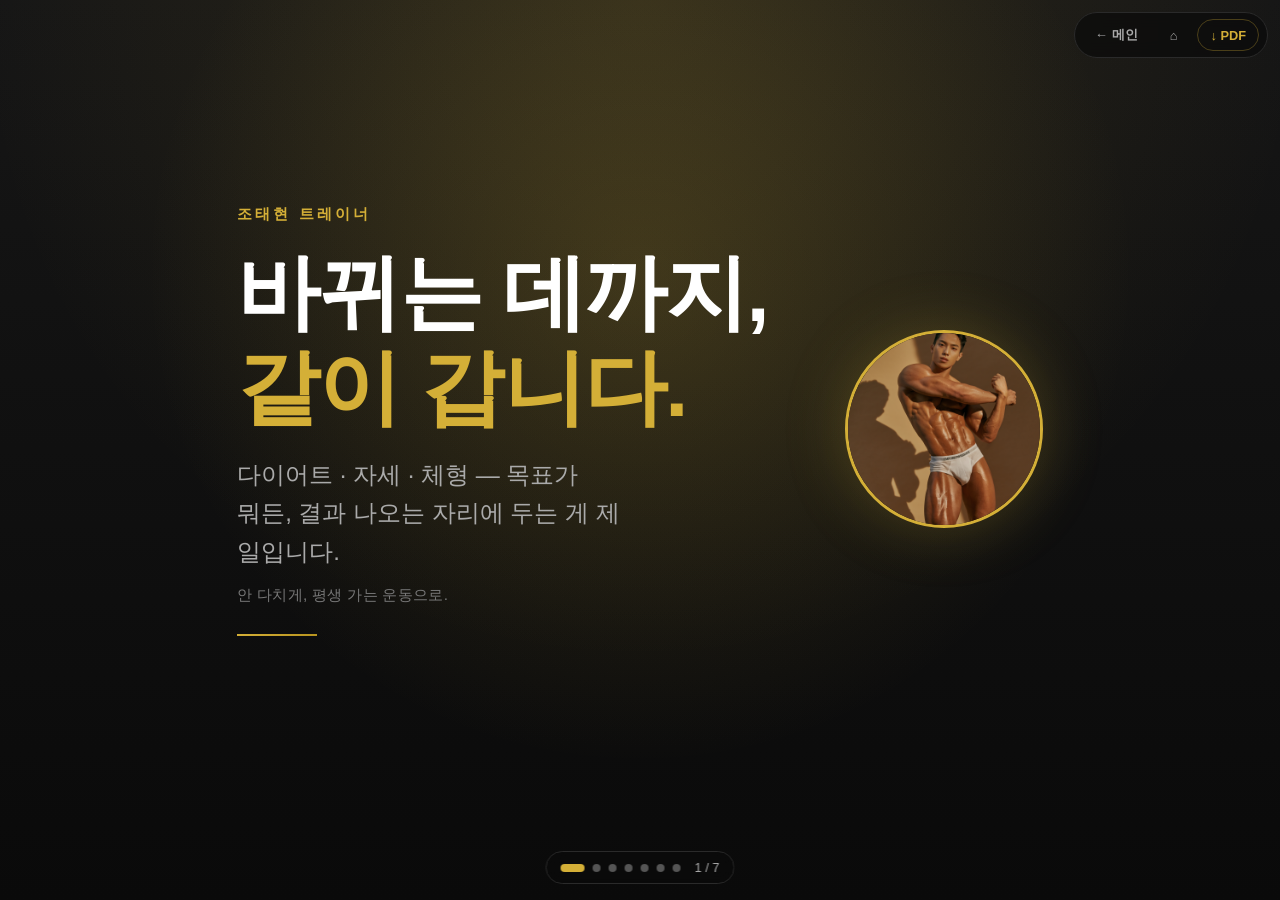
==== commit a82f8a5e: "MAX 닉네임 표기 제거 (Slide 1 eyebrow + Slide 7 sign)" ====
--- a/sales/index.html
+++ b/sales/index.html
@@ -25,7 +25,7 @@
       <div class="stage-glow" aria-hidden="true"></div>
       <div class="hero-wrap split">
         <div class="hero-text">
-          <div class="eyebrow">조태현 트레이너 · MAX</div>
+          <div class="eyebrow">조태현 트레이너</div>
           <h1 class="hero-title">
             바뀌는 데까지,<br />
             <span class="accent-line">같이 갑니다.</span>
@@ -43,7 +43,6 @@
     <!-- ============ Slide 2 · 누구를 위해 ============ -->
     <section class="slide slide--target" id="s2" role="region" aria-label="2번째 슬라이드 · 누구를 위해">
       <div class="slide-inner">
-        <div class="eyebrow">02 / 07 · 공감</div>
         <h1 class="slide-title">혹시, 이런 고민이세요?</h1>
         <p class="slide-sub">OT 자리에서 제일 자주 듣는 네 가지예요.</p>
 
@@ -73,7 +72,6 @@
     <!-- ============ Slide 3 · PT 가치 (혼자 vs PT 비교) ============ -->
     <section class="slide slide--versus" id="s3" role="region" aria-label="3번째 슬라이드 · 혼자 해보다 vs 처음에 정확히">
       <div class="slide-inner">
-        <div class="eyebrow">03 / 07 · PT 가치</div>
         <h1 class="slide-title">혼자 해보면 되는 거 아니에요?</h1>
         <p class="slide-sub">솔직히, 가장 많이 듣는 질문이에요. 답부터 드릴게요.</p>
 
@@ -110,7 +108,6 @@
     <!-- ============ Slide 4 · 진행 방식 (전문 시스템) ============ -->
     <section class="slide slide--process" id="s4" role="region" aria-label="4번째 슬라이드 · 진행 방식">
       <div class="slide-inner">
-        <div class="eyebrow">04 / 07 · 진행 방식</div>
         <h1 class="slide-title">내 몸에 맞춰 짜는 시스템</h1>
         <p class="slide-sub">분석 → 맞춤 루틴 → 자세 교정 → 혼자서도 이어가기.</p>
 
@@ -153,7 +150,6 @@
     <!-- ============ Slide 5 · 결과 (비포애프터 + 후기 통합) ============ -->
     <section class="slide slide--result" id="s5" role="region" aria-label="5번째 슬라이드 · 결과">
       <div class="slide-inner">
-        <div class="eyebrow">05 / 07 · 결과</div>
         <h1 class="slide-title">결과로 보여드립니다</h1>
         <p class="slide-sub">체형도, 목표도 달랐지만 — 같은 시스템에서 나온 결과.</p>
 
@@ -216,7 +212,6 @@
     <!-- ============ Slide 6 · 숫자 차별점 ============ -->
     <section class="slide slide--numbers" id="s6" role="region" aria-label="6번째 슬라이드 · 숫자로 보는 차별점">
       <div class="slide-inner">
-        <div class="eyebrow">06 / 07 · 전문성</div>
         <h1 class="slide-title">왜 이렇게 결과가 나오느냐면요</h1>
         <p class="slide-sub">감으로 가르치지 않습니다. 근거가 있어요.</p>
 
@@ -253,32 +248,16 @@
     </section>
 
     <!-- ============ Slide 7 · CTA ============ -->
-    <section class="slide slide--cta" id="s7" role="region" aria-label="7번째 슬라이드 · 연락처">
+    <section class="slide slide--cta" id="s7" role="region" aria-label="7번째 슬라이드 · 마무리">
       <div class="stage-glow" aria-hidden="true"></div>
       <div class="slide-inner">
-        <div class="eyebrow">07 / 07 · 다음 단계</div>
         <h1 class="hero-title cta-title">
-          걱정 가지고<br />
-          <span class="accent-line">오셔도 됩니다.</span>
+          PT는 지출이 아닌,<br />
+          <span class="accent-line">나를 위한 투자입니다.</span>
         </h1>
-        <p class="slide-sub">체험 한 번 같이 해보고, 그다음에 결정하셔도 늦지 않아요.</p>
-
-        <div class="cta-actions">
-          <a class="cta-action cta-action--kakao" href="https://open.kakao.com/o/sxw3rPld" target="_blank" rel="noopener">
-            <div class="cta-action__channel">카카오톡 오픈채팅</div>
-            <div class="cta-action__handle">가장 빠른 상담</div>
-          </a>
-          <a class="cta-action cta-action--ig" href="https://instagram.com/chotaee__" target="_blank" rel="noopener">
-            <div class="cta-action__channel">인스타그램</div>
-            <div class="cta-action__handle">@chotaee__</div>
-          </a>
-        </div>
-
-        <p class="cta-location">위치: 올라잇짐 (2026.6~)</p>
-
-        <button type="button" class="cta-pdf" id="btnPdf2">↓ PDF로 저장하기</button>
-
-        <p class="cta-sign">조태현 트레이너 · MAX<br /><span class="cta-closing">바쁜 일상에 시간을 내주신 만큼, 진심으로 보답하겠습니다.</span></p>
+        <p class="slide-sub">쉽지 않은 결정으로 저에게 맡겨주신다면,<br />평소 생활을 바꿔드리겠습니다.</p>
+
+        <p class="cta-sign">조태현 트레이너</p>
       </div>
     </section>
 
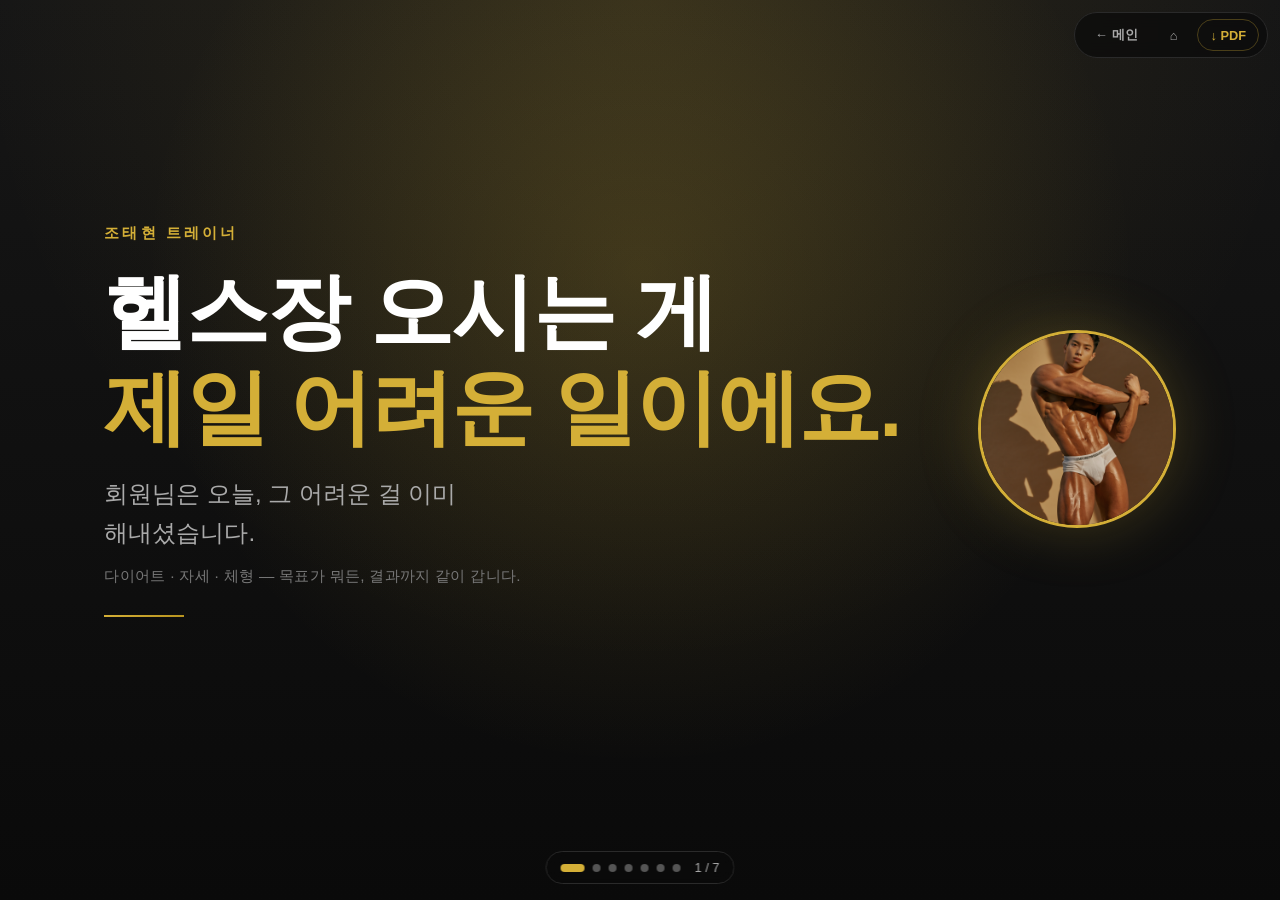
==== commit b568ec83: "세일즈북 첫·마지막 슬라이드 헤드라인 교체 - Slide 1: 헬스장 오시는 게 제일 어려운 일이에요 (인정·응원) - Slide 7 헤드라인: 운동을 한번이라도 고민하셨다는 건 " ====
--- a/sales/index.html
+++ b/sales/index.html
@@ -27,11 +27,11 @@
         <div class="hero-text">
           <div class="eyebrow">조태현 트레이너</div>
           <h1 class="hero-title">
-            바뀌는 데까지,<br />
-            <span class="accent-line">같이 갑니다.</span>
+            헬스장 오시는 게<br />
+            <span class="accent-line">제일 어려운 일이에요.</span>
           </h1>
-          <p class="hero-sub">다이어트 · 자세 · 체형 — 목표가 뭐든, 결과 나오는 자리에 두는 게 제 일입니다.</p>
-          <p class="hero-aside">안 다치게, 평생 가는 운동으로.</p>
+          <p class="hero-sub">회원님은 오늘, 그 어려운 걸 이미 해내셨습니다.</p>
+          <p class="hero-aside">다이어트 · 자세 · 체형 — 목표가 뭐든, 결과까지 같이 갑니다.</p>
           <div class="hero-divider" aria-hidden="true"></div>
         </div>
         <div class="hero-portrait">
@@ -252,9 +252,10 @@
       <div class="stage-glow" aria-hidden="true"></div>
       <div class="slide-inner">
         <h1 class="hero-title cta-title">
-          PT는 지출이 아닌,<br />
-          <span class="accent-line">나를 위한 투자입니다.</span>
+          운동을 한번이라도 고민하셨다는 건,<br />
+          <span class="accent-line">이미 변하고 싶어 하신다는 뜻입니다.</span>
         </h1>
+        <p class="cta-investment">PT는 지출이 아닌, 나를 위한 투자입니다.</p>
         <p class="slide-sub">쉽지 않은 결정으로 저에게 맡겨주신다면,<br />평소 생활을 바꿔드리겠습니다.</p>
 
         <p class="cta-sign">조태현 트레이너</p>
--- a/sales/sales.css
+++ b/sales/sales.css
@@ -1023,3 +1023,16 @@
   }
 }
 
+
+/* ===== v3: cta-investment (Slide 7 강조 라인) ===== */
+.cta-investment {
+  margin-top: 18px;
+  font-size: clamp(16px, 2.4vw, 22px);
+  font-weight: 700;
+  color: var(--gold-1, #d4af37);
+  letter-spacing: -0.01em;
+  line-height: 1.4;
+}
+@media print {
+  .cta-investment { color: #b8941f !important; }
+}
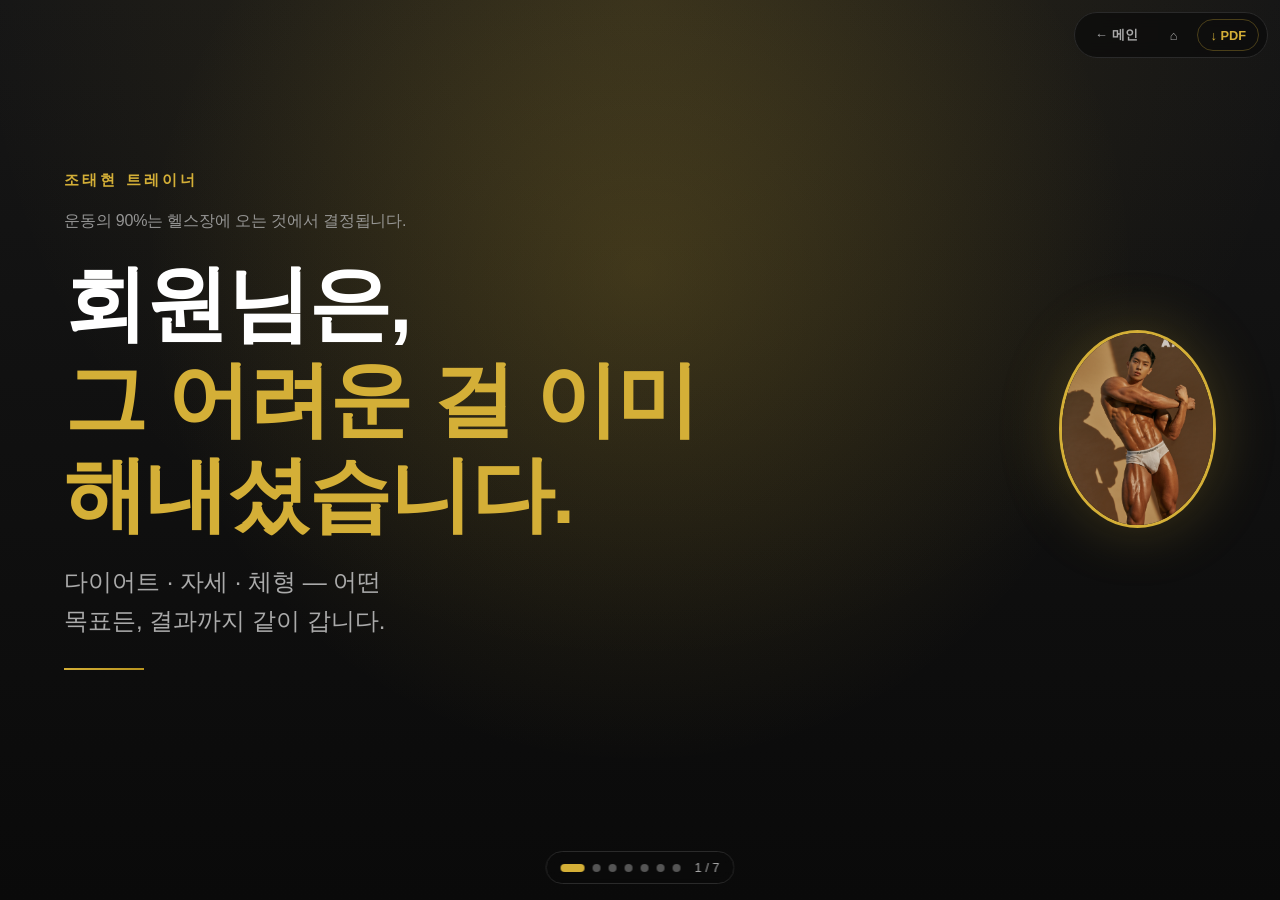
==== commit e05e1201: "세일즈북 v4 — 6개 슬라이드 전면 재구성 (마케팅·세일즈 관점 반영) Slide 1: '회원님은 그 어려운 걸 이미 해내셨습니다'를 메인 헤드라인으로   - 사실 인정 라인은 " ====
--- a/sales/index.html
+++ b/sales/index.html
@@ -26,12 +26,12 @@
       <div class="hero-wrap split">
         <div class="hero-text">
           <div class="eyebrow">조태현 트레이너</div>
+          <p class="hero-prelude">운동의 90%는 헬스장에 오는 것에서 결정됩니다.</p>
           <h1 class="hero-title">
-            헬스장 오시는 게<br />
-            <span class="accent-line">제일 어려운 일이에요.</span>
+            회원님은,<br />
+            <span class="accent-line">그 어려운 걸 이미 해내셨습니다.</span>
           </h1>
-          <p class="hero-sub">회원님은 오늘, 그 어려운 걸 이미 해내셨습니다.</p>
-          <p class="hero-aside">다이어트 · 자세 · 체형 — 목표가 뭐든, 결과까지 같이 갑니다.</p>
+          <p class="hero-sub">다이어트 · 자세 · 체형 — 어떤 목표든, 결과까지 같이 갑니다.</p>
           <div class="hero-divider" aria-hidden="true"></div>
         </div>
         <div class="hero-portrait">
@@ -43,47 +43,51 @@
     <!-- ============ Slide 2 · 누구를 위해 ============ -->
     <section class="slide slide--target" id="s2" role="region" aria-label="2번째 슬라이드 · 누구를 위해">
       <div class="slide-inner">
-        <h1 class="slide-title">혹시, 이런 고민이세요?</h1>
-        <p class="slide-sub">OT 자리에서 제일 자주 듣는 네 가지예요.</p>
-
-        <div class="target-grid">
-          <article class="target-card">
-            <h2 class="target-card__title">다이어트</h2>
-            <p class="target-card__desc">“이번엔 진짜 빼야 하는데, 또 요요 오면 어쩌지.”</p>
-          </article>
-          <article class="target-card">
-            <h2 class="target-card__title">체형 · 자세 교정</h2>
-            <p class="target-card__desc">“거울 볼 때마다 신경 쓰이는데, 이게 고쳐지긴 할까.”</p>
-          </article>
-          <article class="target-card">
-            <h2 class="target-card__title">직장인 스트레스 관리</h2>
-            <p class="target-card__desc">“하루 종일 앉아만 있어서 몸이 굳었어요.”</p>
-          </article>
-          <article class="target-card">
-            <h2 class="target-card__title">중장년 건강관리</h2>
-            <p class="target-card__desc">“운동은 해야 하는데, 다칠까 봐 무서워요.”</p>
-          </article>
-        </div>
-
-        <p class="slide-quote">“다 다른 출발점이지만, 풀어드리는 방식은 정해져 있습니다.”</p>
+        <h1 class=”slide-title”>혹시, 이런 고민이세요?</h1>
+        <p class=”slide-sub”>OT 자리에서 제일 자주 듣는 다섯 가지예요.</p>
+
+        <div class=”target-grid target-grid--5”>
+          <article class=”target-card”>
+            <h2 class=”target-card__title”>체력 · 근력</h2>
+            <p class=”target-card__desc”>”일하는데 무기력하고, 체력이 점점 떨어지는 게 느껴져요.”</p>
+          </article>
+          <article class=”target-card”>
+            <h2 class=”target-card__title”>다이어트</h2>
+            <p class=”target-card__desc”>”열심히 일하고 괜찮겠지 하며 먹다 보니, 어느새 몸이 변해 있었어요.”</p>
+          </article>
+          <article class=”target-card”>
+            <h2 class=”target-card__title”>스트레스 해소</h2>
+            <p class=”target-card__desc”>”하루 종일 앉아서 일만 하고, 스트레스만 쌓이고 있어요.”</p>
+          </article>
+          <article class=”target-card”>
+            <h2 class=”target-card__title”>40 · 50대 망설임</h2>
+            <p class=”target-card__desc”>”이제 와서 운동 배워서 뭐하나, 나한테 쓰는 돈이 아깝다 싶었어요.”</p>
+          </article>
+          <article class=”target-card”>
+            <h2 class=”target-card__title”>시합 · 바디프로필</h2>
+            <p class=”target-card__desc”>”시합 출전이나 바디프로필이 목표예요.”</p>
+          </article>
+        </div>
+
+        <p class=”slide-quote”>”출발점이 달라도, 결과까지 데려다 드리는 방식은 같습니다.”</p>
       </div>
     </section>
 
     <!-- ============ Slide 3 · PT 가치 (혼자 vs PT 비교) ============ -->
     <section class="slide slide--versus" id="s3" role="region" aria-label="3번째 슬라이드 · 혼자 해보다 vs 처음에 정확히">
       <div class="slide-inner">
-        <h1 class="slide-title">혼자 해보면 되는 거 아니에요?</h1>
-        <p class="slide-sub">솔직히, 가장 많이 듣는 질문이에요. 답부터 드릴게요.</p>
+        <h1 class="slide-title">"혼자 해보다 안 되면, 그때 받을게요."</h1>
+        <p class="slide-sub">"체력부터 좀 키우고 PT 받을게요." — OT에서 가장 많이 듣는 두 마디. 결론부터 솔직히요.</p>
 
         <div class="compare-grid">
           <article class="compare-col compare-col--alone">
             <div class="compare-col__head">
-              <span class="compare-col__label">혼자 시작하면</span>
+              <span class="compare-col__label">혼자 시작하면 생기는 일</span>
             </div>
             <ul class="compare-list">
-              <li>뭘 해야 할지, 자세가 맞는지 모른 채로 시작</li>
-              <li>1년권 끊고 일주일도 안 나오고 그만두는 분이 많음</li>
-              <li>4~5년을 헤매도 변화가 더딘 이유</li>
+              <li><strong>"안 되면 그때"</strong>가 4~5년이 됩니다. 뭘 잘못하고 있는지 모르니까요.</li>
+              <li><strong>"체력 먼저"의 함정</strong> — 잘못된 자세로 체력만 쌓으면 통증이 먼저 옵니다.</li>
+              <li>1년권 끊고 일주일도 못 나오는 진짜 이유는 의지가 아니라 <strong>방향을 모르는 것</strong>입니다.</li>
             </ul>
           </article>
 
@@ -91,17 +95,17 @@
 
           <article class="compare-col compare-col--pt">
             <div class="compare-col__head">
-              <span class="compare-col__label">처음에 정확히 배우면</span>
+              <span class="compare-col__label">처음에 제대로 배우면</span>
             </div>
             <ul class="compare-list">
-              <li>내 체형 · 생활 패턴에 맞는 루틴부터 잡고 시작</li>
-              <li>자세를 사진 · 영상으로 교정 — 같은 동작이어도 효과가 다름</li>
-              <li>수업이 끝난 뒤에도 <strong>혼자서도 제대로</strong> 이어갈 수 있음</li>
-            </ul>
-          </article>
-        </div>
-
-        <p class="slide-closing">PT는 평생 받는 게 아니라, <span class="accent-line">혼자 할 수 있게 만들어드리는 시간</span>이에요.</p>
+              <li>내 체형 · 생활 패턴에 맞는 루틴부터 정확히 잡고 시작합니다.</li>
+              <li>사진 · 영상으로 자세를 매번 교정 — 같은 동작이어도 효과가 완전히 다릅니다.</li>
+              <li>수업이 끝나도 <strong>혼자서 제대로</strong> 이어갈 수 있습니다. 그게 PT의 진짜 목적이에요.</li>
+            </ul>
+          </article>
+        </div>
+
+        <p class="slide-closing">PT는 평생 받는 게 아니라, <span class="accent-line">혼자서도 제대로 할 수 있게 만들어드리는 시간</span>입니다.</p>
       </div>
     </section>
 
@@ -111,27 +115,43 @@
         <h1 class="slide-title">내 몸에 맞춰 짜는 시스템</h1>
         <p class="slide-sub">분석 → 맞춤 루틴 → 자세 교정 → 혼자서도 이어가기.</p>
 
-        <ol class="process-line">
+        <ol class="process-line process-line--photo">
           <li class="process-step">
             <div class="process-num">01</div>
+            <figure class="process-photo" data-slot="step1">
+              <img src="../assets/images/sales/step1.jpg" alt="분석 단계 사진" loading="lazy" onerror="this.parentElement.classList.add('is-empty');" />
+              <figcaption class="process-photo__placeholder">사진 추가 예정 (#1 분석)</figcaption>
+            </figure>
             <h3 class="process-title">분석</h3>
             <p class="process-desc">체형 · 인바디로 출발점 확인</p>
             <p class="process-note">체형진단 · 근육학 기반</p>
           </li>
           <li class="process-step">
             <div class="process-num">02</div>
+            <figure class="process-photo" data-slot="step2">
+              <img src="../assets/images/sales/step2.jpg" alt="맞춤 루틴 사진" loading="lazy" onerror="this.parentElement.classList.add('is-empty');" />
+              <figcaption class="process-photo__placeholder">사진 추가 예정 (#2 맞춤 루틴)</figcaption>
+            </figure>
             <h3 class="process-title">맞춤 루틴</h3>
             <p class="process-desc">목표 · 생활 패턴에 맞춘 운동 방향</p>
             <p class="process-note">한 분 한 분 다르게 설계</p>
           </li>
           <li class="process-step">
             <div class="process-num">03</div>
+            <figure class="process-photo" data-slot="step3">
+              <img src="../assets/images/sales/step3.jpg" alt="자세 교정 사진" loading="lazy" onerror="this.parentElement.classList.add('is-empty');" />
+              <figcaption class="process-photo__placeholder">사진 추가 예정 (#3 자세 교정)</figcaption>
+            </figure>
             <h3 class="process-title">자세 교정</h3>
             <p class="process-desc">사진 · 영상으로 디테일 피드백</p>
             <p class="process-note">매 수업 자료 제공</p>
           </li>
           <li class="process-step">
             <div class="process-num">04</div>
+            <figure class="process-photo" data-slot="step4">
+              <img src="../assets/images/sales/step4.jpg" alt="식단 + 혼자 운동 사진" loading="lazy" onerror="this.parentElement.classList.add('is-empty');" />
+              <figcaption class="process-photo__placeholder">사진 추가 예정 (#4 식단 · 혼자 운동)</figcaption>
+            </figure>
             <h3 class="process-title">식단 + 혼자 운동</h3>
             <p class="process-desc">수업 외 시간도 그대로 이어가도록</p>
             <p class="process-note">스스로 운동 이어가기</p>
@@ -151,99 +171,123 @@
     <section class="slide slide--result" id="s5" role="region" aria-label="5번째 슬라이드 · 결과">
       <div class="slide-inner">
         <h1 class="slide-title">결과로 보여드립니다</h1>
-        <p class="slide-sub">체형도, 목표도 달랐지만 — 같은 시스템에서 나온 결과.</p>
-
-        <div class="result-stage split">
-          <!-- 좌측: 비포애프터 -->
-          <div class="result-ba">
-            <figure class="ba-hero">
-              <img src="../assets/images/before-after/ba8.jpg" alt="−38kg 감량 (104 → 66kg) 비포애프터" loading="eager" fetchpriority="high" />
-              <figcaption class="ba-tag">−38kg 감량 · 104 → 66kg</figcaption>
-            </figure>
-            <div class="ba-sub ba-sub--row">
-              <figure class="ba-card">
-                <img src="../assets/images/before-after/ba9.jpg" alt="운동 입문에서 대회 출전까지" loading="lazy" />
-                <figcaption>운동 입문 → 대회 출전</figcaption>
-              </figure>
-              <figure class="ba-card">
-                <img src="../assets/images/before-after/ba10.jpg" alt="체지방 감량 · 근육 증가" loading="lazy" />
-                <figcaption>체지방 감량 · 근육 증가</figcaption>
-              </figure>
-            </div>
-          </div>
-
-          <!-- 우측: 후기 -->
-          <div class="result-reviews">
-            <figure class="review-card review-card--compact">
-              <div class="quote-mark" aria-hidden="true">“</div>
-              <blockquote class="quote-body">
-                반신반의로 시작했는데 8~9kg 감량했어요.<br />
-                이제는 혼자서도 운동다운 운동을 합니다.
-              </blockquote>
-              <figcaption class="quote-meta">
-                <span class="meta-name">— 회원님 (세 번째 연장)</span>
-                <span class="meta-tag">체중 감량</span>
-                <span class="meta-source">★★★★★ · 네이버 리뷰</span>
-              </figcaption>
-            </figure>
-
-            <figure class="review-card review-card--compact">
-              <div class="quote-mark" aria-hidden="true">“</div>
-              <blockquote class="quote-body">
-                단순히 머신 시키거나 숫자만 세주는 게 아니라,<br />
-                제 체형과 가동범위에 맞게 설명해 주셔서<br />
-                수업 받길 잘했다고 생각합니다.
-              </blockquote>
-              <figcaption class="quote-meta">
-                <span class="meta-name">— Kimdonghhyun 님</span>
-                <span class="meta-tag">체형 · 가동범위</span>
-                <span class="meta-source">★★★★★ · 네이버 리뷰</span>
-              </figcaption>
-            </figure>
-
-            <p class="reviews-more">+ 비포애프터 14건 · 네이버 리뷰 32건 더</p>
-          </div>
-        </div>
-
-        <p class="slide-closing">출발점이 달랐는데 결과가 나온 이유 — 다음 장에서 보여드릴게요.</p>
-      </div>
-    </section>
-
-    <!-- ============ Slide 6 · 숫자 차별점 ============ -->
-    <section class="slide slide--numbers" id="s6" role="region" aria-label="6번째 슬라이드 · 숫자로 보는 차별점">
-      <div class="slide-inner">
-        <h1 class="slide-title">왜 이렇게 결과가 나오느냐면요</h1>
-        <p class="slide-sub">감으로 가르치지 않습니다. 근거가 있어요.</p>
-
-        <div class="number-grid">
+        <p class="slide-sub">출발점은 달라도, 결과는 같이 만들어왔습니다.</p>
+
+        <div class="ba-cat-grid">
+          <figure class="ba-cat-card">
+            <div class="ba-cat-card__label">다이어트</div>
+            <div class="ba-cat-card__img-wrap">
+              <img src="../assets/images/before-after/ba8.jpg" alt="다이어트 비포애프터 — −38kg 감량" loading="lazy" onerror="this.parentElement.parentElement.classList.add('is-pending');" />
+            </div>
+            <figcaption class="ba-cat-card__tag">−38kg · 104 → 66kg</figcaption>
+          </figure>
+
+          <figure class="ba-cat-card is-pending" data-slot="ba-stamina">
+            <div class="ba-cat-card__label">체력</div>
+            <div class="ba-cat-card__placeholder">사진 추가 예정</div>
+          </figure>
+
+          <figure class="ba-cat-card is-pending" data-slot="ba-stress">
+            <div class="ba-cat-card__label">스트레스</div>
+            <div class="ba-cat-card__placeholder">사진 추가 예정</div>
+          </figure>
+
+          <figure class="ba-cat-card">
+            <div class="ba-cat-card__label">바디프로필 · 시합</div>
+            <div class="ba-cat-card__img-wrap">
+              <img src="../assets/images/before-after/ba9.jpg" alt="바디프로필 · 시합 비포애프터" loading="lazy" onerror="this.parentElement.parentElement.classList.add('is-pending');" />
+            </div>
+            <figcaption class="ba-cat-card__tag">운동 입문 → 대회 출전</figcaption>
+          </figure>
+
+          <figure class="ba-cat-card">
+            <div class="ba-cat-card__label">근육 증가</div>
+            <div class="ba-cat-card__img-wrap">
+              <img src="../assets/images/before-after/ba6.png" alt="근육 증가 비포애프터" loading="lazy" onerror="this.parentElement.parentElement.classList.add('is-pending');" />
+            </div>
+            <figcaption class="ba-cat-card__tag">근육량 증가</figcaption>
+          </figure>
+
+          <figure class="ba-cat-card is-pending" data-slot="ba-female">
+            <div class="ba-cat-card__label">여성 힙 · 어깨라인</div>
+            <div class="ba-cat-card__placeholder">사진 추가 예정</div>
+          </figure>
+        </div>
+
+        <p class="slide-closing">왜 같은 시스템에서 이렇게 다양한 결과가 나오는지 — <span class="accent-line">다음 페이지에서 보여드릴게요.</span></p>
+      </div>
+    </section>
+
+    <!-- ============ Slide 6 · 일반 트레이닝 vs 조태현 트레이닝 + 경력/자격 ============ -->
+    <section class="slide slide--diff" id="s6" role="region" aria-label="6번째 슬라이드 · 일반 트레이닝과 무엇이 다른가">
+      <div class="slide-inner">
+        <h1 class="slide-title">일반 트레이닝과 무엇이 다른가요?</h1>
+        <p class="slide-sub">빡세게 시키는 사람은 많습니다. 하지만 <strong>결과가 남는</strong> 건 다른 문제입니다.</p>
+
+        <div class="compare-grid compare-grid--compact">
+          <article class="compare-col compare-col--alone">
+            <div class="compare-col__head"><span class="compare-col__label">일반 트레이닝</span></div>
+            <ul class="compare-list">
+              <li>PT 때만 빡세게 — 끝나면 혼자 할 줄 모르니 <strong>남는 게 없음</strong></li>
+              <li>수업 외 피드백·관리 부족</li>
+              <li>체형은 사람마다 다른데 <strong>일방적 진행</strong></li>
+              <li>부상·통증 발생 시 대처 능력 한계</li>
+            </ul>
+          </article>
+
+          <div class="compare-arrow" aria-hidden="true">→</div>
+
+          <article class="compare-col compare-col--pt">
+            <div class="compare-col__head"><span class="compare-col__label">조태현 트레이닝</span></div>
+            <ul class="compare-list">
+              <li><strong>1,000명+ 트레이닝 데이터</strong> — 케이스가 쌓일수록 맞춤이 정확</li>
+              <li>스스로 변화도 많이 해봤고, 변화시켜온 경험도 압도적</li>
+              <li>체형에 맞는 <strong>개별 프로그램</strong> 설계</li>
+              <li>부상·통증 대처 가능 (재활·근육학 기반)</li>
+              <li>매 수업 끝나고 <strong>운동 피드백 제공</strong> → 만족도·변화 항상 가장 큼</li>
+            </ul>
+          </article>
+        </div>
+
+        <div class="number-grid number-grid--compact">
           <div class="number-card">
             <div class="number-value">1,000<span class="number-plus">+</span></div>
             <div class="number-label">9년 누적 트레이닝</div>
-            <p class="number-note">체형 케이스가 쌓일수록 맞춤이 정확해집니다.</p>
           </div>
           <div class="number-card">
             <div class="number-value">25</div>
             <div class="number-label">대회 수상</div>
-            <p class="number-note">내추럴NPC · WNBF · NPCA 등 — 선수 경험이 자세 교정의 기본.</p>
           </div>
-          <div class="number-card">
-            <div class="number-value">12</div>
-            <div class="number-label">자격 수료</div>
-            <p class="number-note">근육학 · 체형진단 · RPT · CPR 외.</p>
+        </div>
+
+        <div class="credentials">
+          <div class="credentials-col">
+            <h3 class="credentials-col__title">경력</h3>
+            <ul>
+              <li>2018 ~ 2019 송파 더블에스짐 트레이너</li>
+              <li>2019 ~ 2021 에이블짐 암사역점 트레이너</li>
+              <li>2022.12 ~ 2026.6 에이블짐 잠실종합운동장역점 지점장</li>
+              <li>2026.6 ~ 현재 올라잇짐 트레이너</li>
+            </ul>
           </div>
-        </div>
-
-        <div class="cert-box">
-          <div class="cert-box__label">주요 수료 자격</div>
-          <ul class="cert-list">
-            <li>박시현 근육학 <strong>체형진단 및 운동처방</strong> (상지 / 하지) 수료</li>
-            <li>박시현 근육학 <strong>상지 재활트레이닝 (RPT) 2급</strong> — 거북목 · 라운드숄더 · 테니스/골프엘보</li>
-            <li>박시현 근육학 <strong>하지 재활트레이닝 (RPT) 2급</strong> — 발목인대 · 무릎 · 허리디스크</li>
-            <li>대한근육학협회 재활퍼스널트레이너 2급 · CPR 심폐소생술 수료 외 <span class="cert-more">8개</span></li>
-          </ul>
-        </div>
-
-        <p class="slide-closing">근거가 있으니까, 회원님 케이스에서도 같은 결과가 나옵니다.</p>
+          <div class="credentials-col">
+            <h3 class="credentials-col__title">자격증</h3>
+            <ul>
+              <li>백석대학교 스포츠과학부 졸업</li>
+              <li>생활체육지도자 2급 (보디빌딩)</li>
+              <li>스포츠마사지 2급</li>
+              <li>재활트레이닝 2급</li>
+              <li>레크리에이션 자격증 2급</li>
+              <li>CPR 심폐소생술 수료</li>
+              <li>브라이언박 허리디스크 &amp; 허리통증 part 수료</li>
+              <li>박시현 근육학 체형진단 및 운동처방 (상지) 수료</li>
+              <li>박시현 근육학 체형진단 및 운동처방 (하지) 수료</li>
+              <li>박시현 근육학 상지 재활트레이닝 (RPT) 2급 — 테니스/골프엘보, 거북목, 라운드숄더 교정</li>
+              <li>박시현 근육학 하지 재활트레이닝 (RPT) 2급 — 발목인대, 무릎, 허리디스크 교정</li>
+              <li>대한근육학협회 재활퍼스널트레이너 2급</li>
+            </ul>
+          </div>
+        </div>
       </div>
     </section>
 
--- a/sales/sales.css
+++ b/sales/sales.css
@@ -1036,3 +1036,196 @@
 @media print {
   .cta-investment { color: #b8941f !important; }
 }
+
+/* ===== v4: 슬라이드 전체 재구성 ===== */
+
+/* Slide 1 — 회원 호명 강조 */
+.hero-prelude {
+  font-size: clamp(13px, 1.6vw, 16px);
+  color: var(--fg-2, #aaa);
+  letter-spacing: -0.01em;
+  margin-bottom: 14px;
+  opacity: 0.85;
+}
+
+/* Slide 2 — 5 카드 그리드 */
+.target-grid--5 {
+  display: grid;
+  grid-template-columns: repeat(auto-fit, minmax(220px, 1fr));
+  gap: 14px;
+}
+@media (min-width: 900px) {
+  .target-grid--5 {
+    grid-template-columns: repeat(3, minmax(0, 1fr));
+  }
+  /* 마지막 2개는 중앙 정렬되어 3+2 흐름 자연스럽게 */
+  .target-grid--5 .target-card:nth-child(4) { grid-column: 1 / 2; }
+  .target-grid--5 .target-card:nth-child(5) { grid-column: 2 / 4; max-width: 66%; justify-self: center; }
+}
+
+/* Slide 4 — 단계별 사진 슬롯 */
+.process-line--photo .process-step {
+  display: flex;
+  flex-direction: column;
+  align-items: stretch;
+}
+.process-photo {
+  position: relative;
+  width: 100%;
+  margin: 10px 0 12px;
+  aspect-ratio: 4 / 3;
+  border-radius: 10px;
+  overflow: hidden;
+  background: #1a1a1a;
+  border: 1px solid #2a2a2a;
+  display: flex;
+  align-items: center;
+  justify-content: center;
+}
+.process-photo img {
+  width: 100%;
+  height: 100%;
+  object-fit: cover;
+  display: block;
+}
+.process-photo__placeholder {
+  position: absolute;
+  inset: 0;
+  display: flex;
+  align-items: center;
+  justify-content: center;
+  color: #555;
+  font-size: 12px;
+  text-align: center;
+  padding: 8px;
+  pointer-events: none;
+  opacity: 0;
+}
+.process-photo.is-empty img { display: none; }
+.process-photo.is-empty .process-photo__placeholder { opacity: 1; }
+
+/* Slide 5 — 6 카테고리 비포애프터 그리드 */
+.ba-cat-grid {
+  display: grid;
+  grid-template-columns: repeat(3, minmax(0, 1fr));
+  gap: 14px;
+  margin: 18px 0 14px;
+}
+@media (max-width: 720px) {
+  .ba-cat-grid {
+    grid-template-columns: repeat(2, minmax(0, 1fr));
+  }
+}
+.ba-cat-card {
+  display: flex;
+  flex-direction: column;
+  background: #141414;
+  border: 1px solid #2a2a2a;
+  border-radius: 12px;
+  overflow: hidden;
+  margin: 0;
+  min-height: 0;
+}
+.ba-cat-card__label {
+  padding: 8px 12px;
+  font-size: 13px;
+  font-weight: 700;
+  color: #d4af37;
+  letter-spacing: -0.01em;
+  border-bottom: 1px solid #2a2a2a;
+  text-align: center;
+}
+.ba-cat-card__img-wrap {
+  position: relative;
+  width: 100%;
+  aspect-ratio: 4 / 3;
+  background: #0a0a0a;
+  overflow: hidden;
+}
+.ba-cat-card__img-wrap img {
+  width: 100%;
+  height: 100%;
+  object-fit: cover;
+  display: block;
+}
+.ba-cat-card__tag {
+  padding: 8px 12px;
+  font-size: 12px;
+  color: #aaa;
+  text-align: center;
+  border-top: 1px solid #2a2a2a;
+}
+.ba-cat-card__placeholder {
+  aspect-ratio: 4 / 3;
+  display: flex;
+  align-items: center;
+  justify-content: center;
+  color: #555;
+  font-size: 13px;
+  background: repeating-linear-gradient(45deg, #161616, #161616 10px, #181818 10px, #181818 20px);
+  border-radius: 0;
+}
+.ba-cat-card.is-pending .ba-cat-card__img-wrap,
+.ba-cat-card.is-pending .ba-cat-card__tag {
+  display: none;
+}
+
+/* Slide 6 — 비교 + 숫자 + 경력/자격 통합 */
+.slide--diff .slide-title { font-size: clamp(22px, 3vw, 32px); }
+.slide--diff .slide-sub { margin-bottom: 18px; }
+
+.compare-grid--compact { gap: 10px; margin: 8px 0 12px; }
+.compare-grid--compact .compare-col { padding: 14px 16px; }
+.compare-grid--compact .compare-col__label { font-size: 14px; }
+.compare-grid--compact .compare-list li { font-size: 13px; line-height: 1.5; padding: 4px 0; }
+
+.number-grid--compact {
+  display: grid;
+  grid-template-columns: repeat(2, minmax(0, 1fr));
+  gap: 10px;
+  margin: 0 0 14px;
+}
+.number-grid--compact .number-card { padding: 10px 14px; text-align: center; }
+.number-grid--compact .number-value { font-size: clamp(26px, 4vw, 38px); }
+.number-grid--compact .number-label { font-size: 12px; color: #aaa; }
+
+.credentials {
+  display: grid;
+  grid-template-columns: 1fr 2fr;
+  gap: 16px;
+  background: #141414;
+  border: 1px solid #2a2a2a;
+  border-radius: 12px;
+  padding: 14px 18px;
+}
+@media (max-width: 720px) {
+  .credentials { grid-template-columns: 1fr; }
+}
+.credentials-col__title {
+  font-size: 13px;
+  font-weight: 700;
+  color: #d4af37;
+  margin: 0 0 8px;
+  letter-spacing: 0.02em;
+}
+.credentials-col ul {
+  margin: 0;
+  padding: 0;
+  list-style: none;
+}
+.credentials-col li {
+  font-size: 11.5px;
+  line-height: 1.55;
+  color: #ccc;
+  padding: 2px 0;
+}
+
+@media print {
+  .process-photo.is-empty .process-photo__placeholder,
+  .ba-cat-card__placeholder {
+    color: #888 !important;
+    background: #f0f0f0 !important;
+  }
+  .ba-cat-card__label,
+  .credentials-col__title { color: #b8941f !important; }
+}
